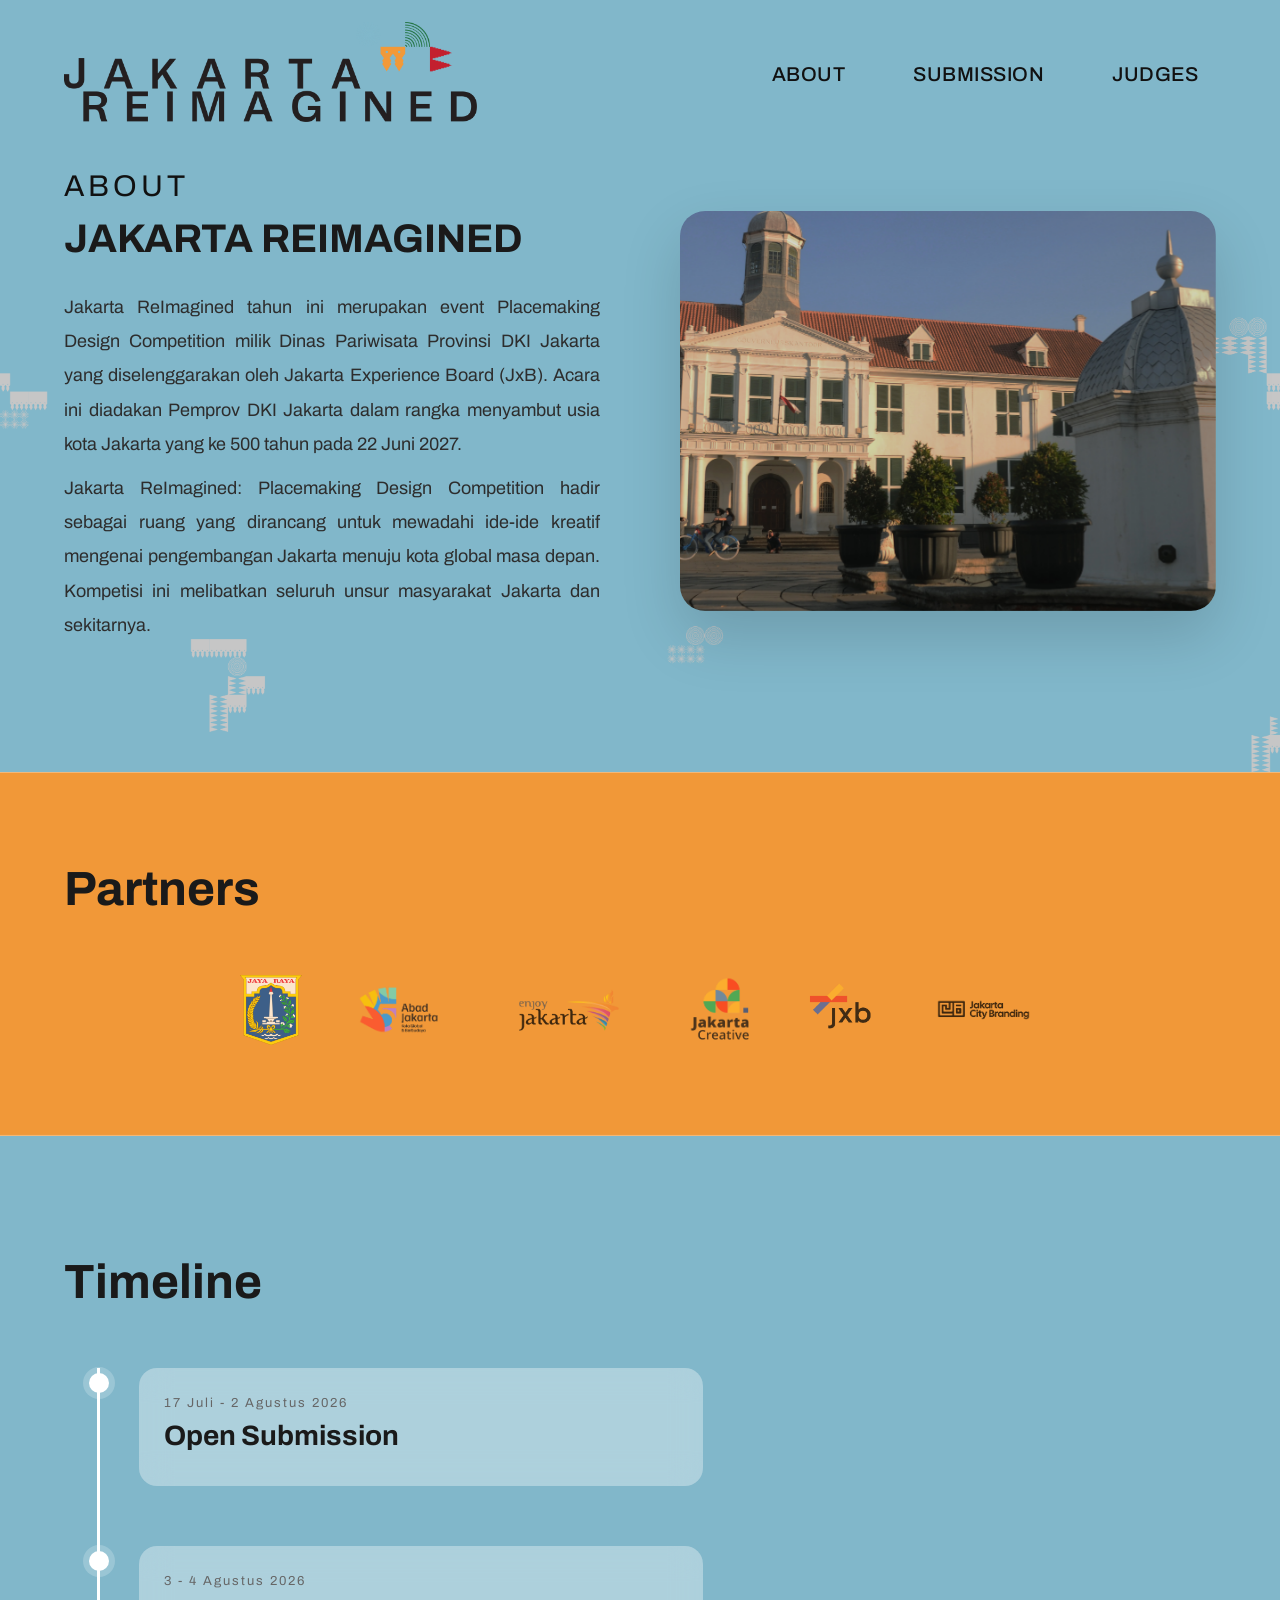
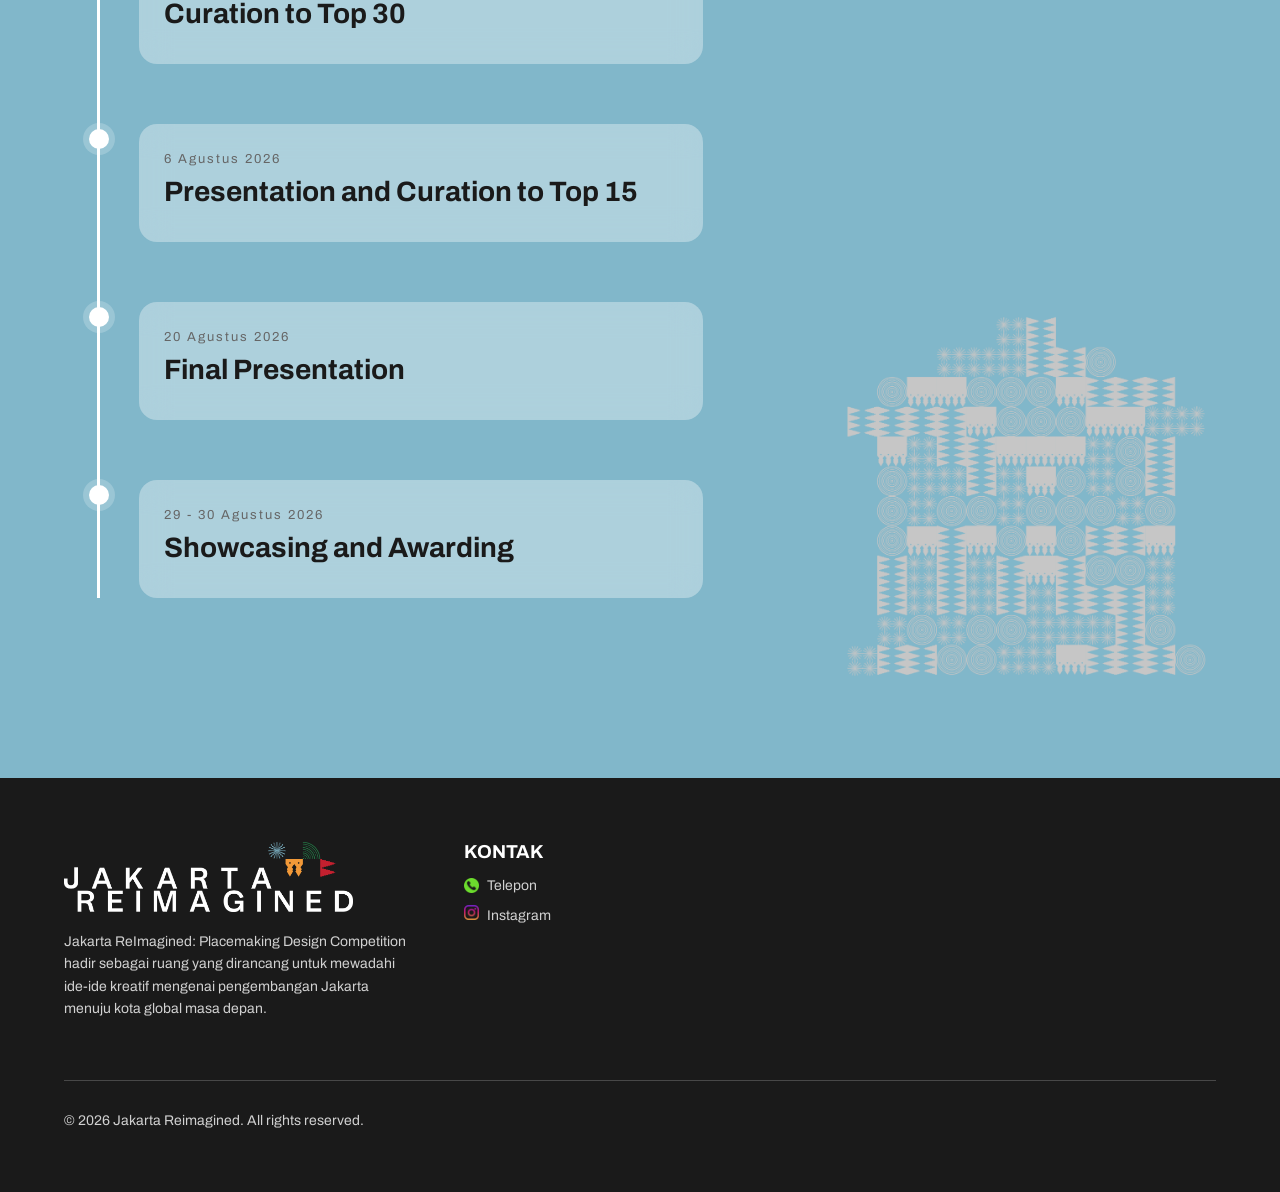
==== about.html @ 382c3b3a "update minor" ====
<!DOCTYPE html>
<html lang="en">
<head>
    <meta charset="UTF-8">
    <meta name="viewport" content="width=device-width, initial-scale=1.0">
    <title>About | Jakarta Reimagined</title>

    <link rel="icon" type="assets/icon/IconWebsite.ico" href="assets/icon/IconWebsite.ico">
    <link rel="stylesheet" href="assets/css/about.css">

    <link href="https://fonts.googleapis.com/css2?family=Archivo:wght@300;400;500;600;700&display=swap" rel="stylesheet">
</head>
<body>

    
    <!-- navbar -->
    <div id="navbar"></div>

    <!-- ABOUT -->
    <section class="about-section" id="about">
        <div class="container">
            <div class="about-grid">

                <div class="about-left">
                    <span class="section-tag">
                        About  
                    </span>
                    <h1>
                         Jakarta ReImagined 
                    </h1>
                    <p>
                        Jakarta ReImagined tahun ini merupakan event Placemaking Design 
                        Competition milik Dinas Pariwisata Provinsi DKI Jakarta yang 
                        diselenggarakan oleh Jakarta Experience Board (JxB). Acara ini diadakan 
                        Pemprov DKI Jakarta dalam rangka menyambut usia kota Jakarta yang ke 500 tahun 
                        pada 22 Juni 2027. 
                    </p>
                    <p>
                        Jakarta ReImagined: Placemaking Design Competition hadir sebagai 
                        ruang yang dirancang untuk mewadahi ide-ide kreatif mengenai pengembangan 
                        Jakarta menuju kota global masa depan. Kompetisi ini melibatkan seluruh unsur 
                        masyarakat Jakarta dan sekitarnya.
                    </p>
                </div>

                <div class="about-right">
                    <div class="about-image-slider">

                        <div class="about-slide active"
                            style="background-image:url('assets/gallery/bg-sec2-1.jpg');">
                        </div>

                        <div class="about-slide"
                            style="background-image:url('assets/gallery/bg-sec2-2.jpg');">
                        </div>

                        <div class="about-slide"
                            style="background-image:url('assets/gallery/bg-sec2-3.jpg');">
                        </div>

                        <div class="about-slide"
                            style="background-image:url('assets/gallery/bg-sec2-4.jpg');">
                        </div>

                    </div>
                </div>

            </div>
        </div>
    </section>

    <!-- PARTNERS -->
    <section class="partner-section" id="partners">
        <div class="container">
            <h2 class="section-title">
                Partners
            </h2>
            <div class="partner-grid">

                <div class="partner-item">
                    <img src="assets/icon/partner/3.png">
                </div>

                <div class="partner-item">
                    <img src="assets/icon/partner/6.png">
                </div>

                <div class="partner-item">
                    <img src="assets/icon/partner/5.png">
                </div>

                <div class="partner-item">
                    <img src="assets/icon/partner/4.png">
                </div>

                <div class="partner-item">
                    <img src="assets/icon/partner/2.png">
                </div>

                <div class="partner-item">
                    <img src="assets/icon/partner/1.png">
                </div>

            </div>
        </div>
    </section>

    <!-- TIMELINE -->
    <section class="timeline-section" id="timeline">

        <div class="container">
            <h2 class="section-title">
            Timeline
            </h2>
            <div class="timeline">

                <div class="timeline-item">
                    <div class="dot"></div>
                    <div class="content">
                        <span>17 Juli - 2 Agustus 2026</span>
                        <h3>Open Submission</h3>
                        <!-- <p>
                            Masa pengumpulan karya seluruh peserta.
                        </p> -->
                    </div>
                </div>

                <div class="timeline-item">
                    <div class="dot"></div>
                    <div class="content">
                        <span>3 - 4  Agustus 2026</span>
                        <h3>Curation to Top 30</h3>
                        <!-- <p>
                            Pengumuman tiga puluh besar.
                        </p> -->
                    </div>
                </div>

                <div class="timeline-item">
                    <div class="dot"></div>
                    <div class="content">
                        <span>6 Agustus 2026</span>
                        <h3>Presentation and Curation to Top 15</h3>
                        <!-- <p>
                            Presentasi proposal secara daring.
                        </p> -->
                    </div>
                </div>

                <div class="timeline-item">
                    <div class="dot"></div>
                    <div class="content">
                        <span>20 Agustus 2026</span>
                        <h3>Final Presentation</h3>
                        <!-- <p>
                            Pengumuman lima belas finalis.
                        </p> -->
                    </div>
                </div>


                <div class="timeline-item">
                    <div class="dot"></div>
                    <div class="content">
                        <span>29 - 30 Agustus 2026</span>
                        <h3>Showcasing and Awarding</h3>
                        <!-- <p>
                            Presentasi akhir di hadapan dewan juri.
                        </p> -->
                    </div>
                </div>

            </div>
        </div>
    </section>

    <!-- footers -->
    <div id="footer"></div>

    <script src="assets/js/main.js"></script>
    <script src="assets/js/include.js"></script>

    <script>
        const aboutSlides = document.querySelectorAll(".about-slide");

        let currentAbout = 0;

        setInterval(() => {

            aboutSlides[currentAbout].classList.remove("active");

            currentAbout++;

            if(currentAbout >= aboutSlides.length){
                currentAbout = 0;
            }

            aboutSlides[currentAbout].classList.add("active");

        },5000);
    </script>

</body>
</html>
---- assets/css/about.css ----
*{
    margin:0;
    padding:0;
    box-sizing:border-box;
}

html {
  scroll-behavior: smooth;
}

:root{
    --font-display: 'Archivo', sans-serif;
    --font-body: 'Archivo', sans-serif;
    --primary-orange: #F5A623;
    --light-blue: #A8D5E8;
    --dark-gray: #1A1A1A;
    --light-gray: #F0F0F0;
    --border-gray: #E5E5E5;
    --primary:#9CC8D8;
    --dark:#1A1A1A;
    --white:#ffffff;
    --orange:#F5A623;
}

body{
    font-family:'Archivo',sans-serif;
    background:var(--primary);
    color:var(--dark);
}

.container{
    width:min(1200px,90%);
    margin:auto;
}

/* ==========================
HEADER
========================== */

/* Header/Navigation */
header {
    position:fixed;
    top:0;
    left:0;
    width:100%;
    z-index:999;

    background:transparent;

    transition:
        background .4s ease,
        backdrop-filter .4s ease,
        box-shadow .4s ease,
        padding .4s ease;
}

header.scrolled {
    background:rgba(255,255,255,.95);
    backdrop-filter:blur(18px);
    box-shadow:0 10px 30px rgba(0,0,0,.08);
    border-bottom:1px solid rgba(0,0,0,.05);
}

.header-content{
    display:flex;
    justify-content:space-between;
    align-items:center;
    padding:22px 0;
    transition:.4s;
}

header.scrolled .header-content{
    padding:15px 0;
}

.logo {
    display: flex;
    align-items: center;
    gap: 0.5rem;
}

.logo img{
    height:100px;
    transition:.4s;
}

header.scrolled .logo img{
    height:50px;
}

/* .logo-text {
    font-size: 1.125rem;
    font-weight: bold;
    font-family: var(--font-display);
    letter-spacing: -0.02em;
    line-height: 1.2;
} */

@media (max-width:768px){

    .logo img{
        height:60px;
    }

    header.scrolled .logo img{
        height:50px;
    }

}

nav {
    display: none;
    gap: 2rem;
}

@media (min-width: 768px) {
    nav {
        display: flex;
    }
}

nav button{
    position:relative;
    background:transparent;
    border:none;
    outline:none;
    box-shadow:none;
    cursor:pointer;
    padding:8px 0;
    margin:0 18px;
    color:#111;
    font-size:20px;
    font-weight:500;
    letter-spacing:.5px;
    font-family:var(--font-body);
    transition:color .35s ease;
}

nav button:hover {
    color: var(--primary-orange);
}

nav button.active {
    color: var(--primary-orange);
}

header.scrolled nav button{
    color:#333;

}

header.scrolled nav button:hover {
    color: var(--dark-gray);
}

nav button::after{
    content:"";
    position:absolute;
    left:50%;
    bottom:-6px;
    width:0;
    height:2px;
    background:#F5A623;
    border-radius:10px;
    transform:translateX(-50%);
    transition:.35s;
}

nav button:hover::after{
    width:100%;
}

nav button:hover::after{
    width:100%;
}

header.scrolled nav button:hover{
    color:#F5A623;
}

nav button:hover,
nav button:focus,
nav button:active{
    background:transparent;
    outline:none;
    box-shadow:none;
}

.menu-toggle{
    display:none;
    border:none;
    background:none;
    font-size:34px;
    cursor:pointer;
    color:#111;
    z-index:1001;
}

@media(max-width:768px){

    .menu-toggle{
        display:block;
    }

    nav{
        position:fixed;
        top:0;
        right:-100%;
        width:80%;
        max-width:320px;
        height:100vh;
        background:rgba(255,255,255,.95);
        backdrop-filter:blur(20px);
        display:flex;
        flex-direction:column;
        justify-content:center;
        align-items:center;
        gap:30px;
        transition:.45s;
        box-shadow:-10px 0 30px rgba(0,0,0,.12);
    }

    nav.active{
        right:0;
    }

    nav a{
        width:100%;
        text-align:center;
    }

    nav button{
        font-size:24px;
        margin:0;
    }
}

.menu-overlay{
    position:fixed;
    inset:0;
    background:rgba(0,0,0,.35);
    opacity:0;
    visibility:hidden;
    transition:.35s;
    z-index:998;
}

.menu-overlay.active{
    opacity:1;
    visibility:visible;
}


/* ==========================
SECTION
========================== */

section{
    padding:120px 0;
}

.section-tag{
    color:#111;
    font-size:30px;
    letter-spacing:4px;
    text-transform:uppercase;
}

.section-title{
    font-size:48px;
    margin-bottom:60px;
}

/* ==========================
ABOUT
========================== */
.about-section{

    position:relative;

    background: url("../icon/about-bg-hero.png") center/cover no-repeat;

    padding:120px 0;

}
.about-grid{
    display:grid;
    margin-top: 50px;
    grid-template-columns:1fr 1fr;
    gap:80px;
    align-items:center;
}

.about-left h1{
    font-size:40px;
    margin:15px 0 30px;
    text-transform: uppercase;
}

.about-left p{
    /* text-indent: 40px; */
    text-align: justify;
    font-size:18px;
    line-height:1.9;
    margin-bottom: 10px;
    color:#2d2d2d;
}

.about-image{
    position:relative;
    border-radius:25px;
    overflow:hidden;
    box-shadow:0 25px 60px rgba(0,0,0,.15);
    transition:.5s;
}

.about-image:hover{
    transform:translateY(-10px);
}

.about-image img{
    width:100%;
    display:block;
    opacity:1;

    transform: scale(1.08);

    transition:
        opacity .8s ease,
        transform 6s ease-in-out;

}

/* Fade Out */
.about-image img.fade-out{
    opacity:0;
}

/* Zoom In */
.about-image img.zoom-in{
    transform:scale(1.12);
}

/* Zoom Out */
.about-image img.zoom-out{
    transform:scale(1);
}

.about-image-slider{
    position:relative;
    width:100%;
    height:400px;
    overflow:hidden;
    border-radius:25px;

    box-shadow:0 25px 60px rgba(0,0,0,.15);
}

.about-slide{

    position:absolute;
    inset:0;

    background-size:cover;
    background-position:center;

    opacity:0;

    transform:scale(1.12);

    transition:
        opacity 1.8s ease-in-out,
        transform 7s ease-in-out;

    will-change:opacity, transform;
}

.about-slide.active{

    opacity:1;

    transform:scale(1);

}

/* ==========================
PARTNER
========================== */
.partner-section{
    position:relative;
    background: url("../icon/about-bg-parnertship.png") center/cover;
    padding:90px 0;
    border-top:1px solid rgba(255,255,255,.3);
    border-bottom:1px solid rgba(255,255,255,.3);
}
.partner-grid{
    display:flex;
    justify-content:center;
    align-items:center;
    flex-wrap:wrap;
    gap:45px;
    margin-top:45px;
}
.partner-item{
    display:flex;
    justify-content:center;
    align-items:center;
    transition:.35s;
}

/* .partner-item:hover{
    background:#fff;
    transform:translateY(-8px);
    box-shadow:
    0 20px 40px rgba(0,0,0,.08);
} */

.partner-item img{
    height:70px;
    width:auto;
    opacity:.75;
    transition:.35s;
    /* filter:grayscale(100%); */
}

/* .partner-item:hover img{
    opacity:1;
    filter:none;
    transform:scale(1.08);
} */

/* ==========================
TIMELINE
========================== */
.timeline-section{

    position:relative;

    background: url("../icon/about-bg-timeline.png") center/cover;

    padding:120px 0;

}
.timeline{
    position:relative;
    margin-left:25px;
}

.timeline::before{
    content:"";
    position:absolute;
    left:8px;
    top:0;
    bottom:0;
    width:3px;
    background:#fff;
}

.timeline-item{
    display:flex;
    gap:30px;
    position:relative;
    margin-bottom:60px;
}

.dot{
    width:20px;
    height:20px;
    border-radius:50%;
    background:#fff;
    flex-shrink:0;
    margin-top:5px;
    box-shadow:0 0 0 6px rgba(255,255,255,.2);
}

.content{
    background:rgba(255,255,255,.35);
    backdrop-filter:blur(15px);
    border-radius:18px;
    padding:25px;
    width:50%;
    transition:.35s;
}

.content:hover{
    transform:translateX(10px);
    background:white;
}

.content span{
    font-size:13px;
    letter-spacing:2px;
    color:#666;
}

.content h3{
    margin:10px 0;
    font-size:28px;
}

.content p{
    line-height:1.7;
}

/* ==========================
FOOTER
========================== */
/* Footer */
footer {
    background-color: var(--dark-gray);
    padding: 3rem 0;
}

@media (min-width: 768px) {
    footer {
        padding: 4rem 0;
    }
}

.footer-content {
    display: grid;
    grid-template-columns: 1fr;
    gap: 3rem;
    margin-bottom: 3rem;
}

@media (min-width: 768px) {
    .footer-content {
        grid-template-columns: 1fr 1fr 1fr;
    }
}

.footer-section h3 {
    font-weight: bold;
    font-family: var(--font-display);
    color: white;
    margin-bottom: 1rem;
}

.footer-section p {
    color: rgba(255, 255, 255, 0.8);
    font-size: 0.875rem;
    line-height: 1.6;
    margin-bottom: 0.75rem;
}

.footer-section a {
    color: rgba(255, 255, 255, 0.8);
    text-decoration: none;
    font-size: 0.875rem;
    display: flex;
    gap: 0.5rem;
    margin-bottom: 0.75rem;
    transition: color 0.3s ease;
}

.footer-section a:hover {
    color: white;
}
.footer-section img{
    width: 15px;
    height: 15px;
    align-items: center;
}

.footer-bottom {
    border-top: 1px solid rgba(255, 255, 255, 0.2);
    padding-top: 2rem;
    display: flex;
    flex-direction: column;
    gap: 1rem;
    text-align: center;
    color: rgba(255, 255, 255, 0.8);
    font-size: 0.875rem;
}

@media (min-width: 768px) {
    .footer-bottom {
        flex-direction: row;
        justify-content: space-between;
        align-items: center;
        text-align: left;
    }
}

.footer-links {
    display: flex;
    gap: 1.5rem;
    justify-content: center;
}

@media (min-width: 768px) {
    .footer-links {
        justify-content: flex-end;
    }
}

.footer-links a {
    color: rgba(255, 255, 255, 0.8);
    text-decoration: none;
    transition: color 0.3s ease;
}

.footer-links a:hover {
    color: white;
}

@keyframes kenburns{

0%{

    transform:scale(1);

}

100%{

    transform:scale(1.12);

}

}

/* ==========================
BACKGROUND PIXEL
========================== */

body::before{
    content:"";
    position:fixed;
    inset:0;
    background:
    url("../icon/pixel-pattern.png");
    opacity:.08;
    pointer-events:none;
    z-index:-1;
}

/* ==========================
RESPONSIVE
========================== */

@media(max-width:992px){
    .about-grid{
        grid-template-columns:1fr;
    }
    .about-left{
        order:2;
    }
    .about-right{
        order:1;
    }
    .section-title{
        font-size:38px;
    }
    .about-left h1{
        font-size:48px;
    }
    .partner-grid{
        grid-template-columns:repeat(2,1fr);
    }
}

@media(max-width:768px){
    section{
        padding:80px 0;
    }
    .header .container{
        flex-direction:column;
        gap:20px;
    }
    nav{
        gap:20px;
        flex-wrap:wrap;
        justify-content:center;
    }
    .about-left h1{
        font-size:38px;
    }
    .about-left p{
        font-size:16px;
    }
    .partner-grid{
        grid-template-columns:1fr;
    }
    .content h3{
        font-size:22px;
    }
}
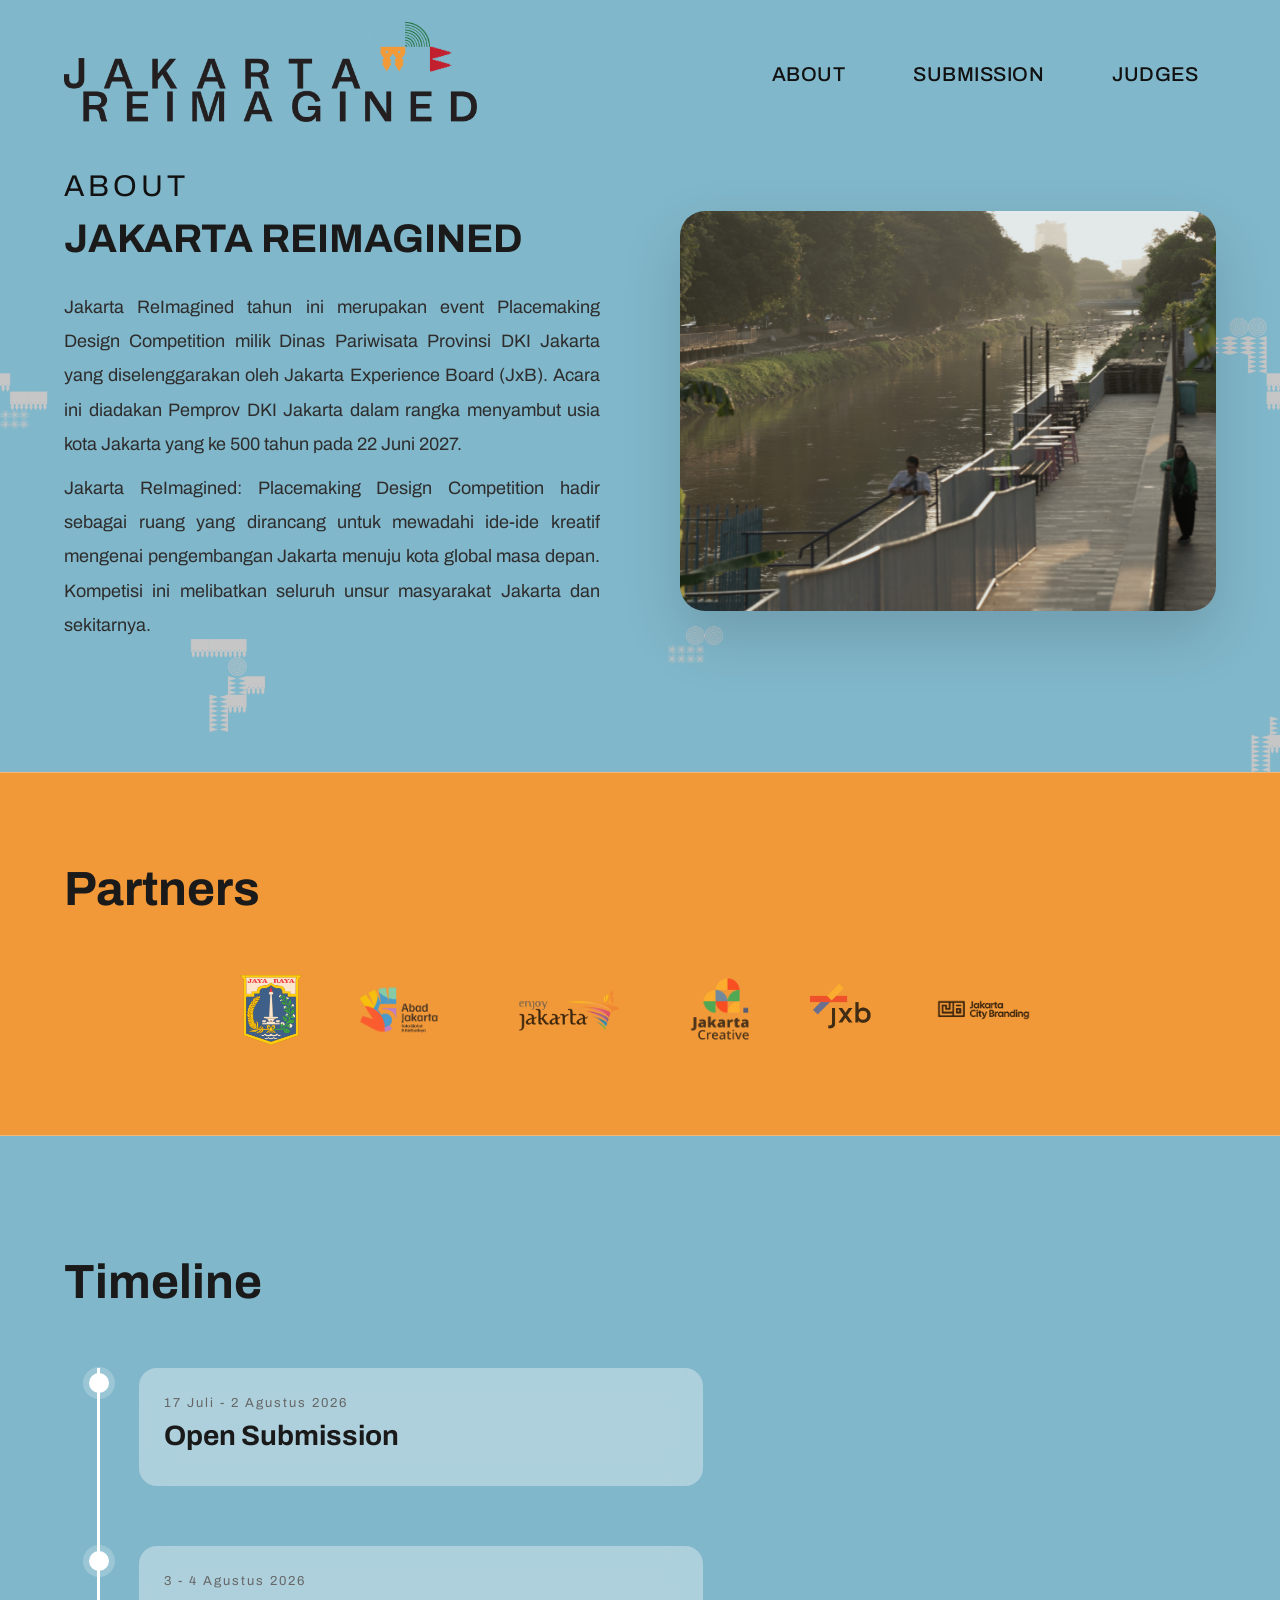
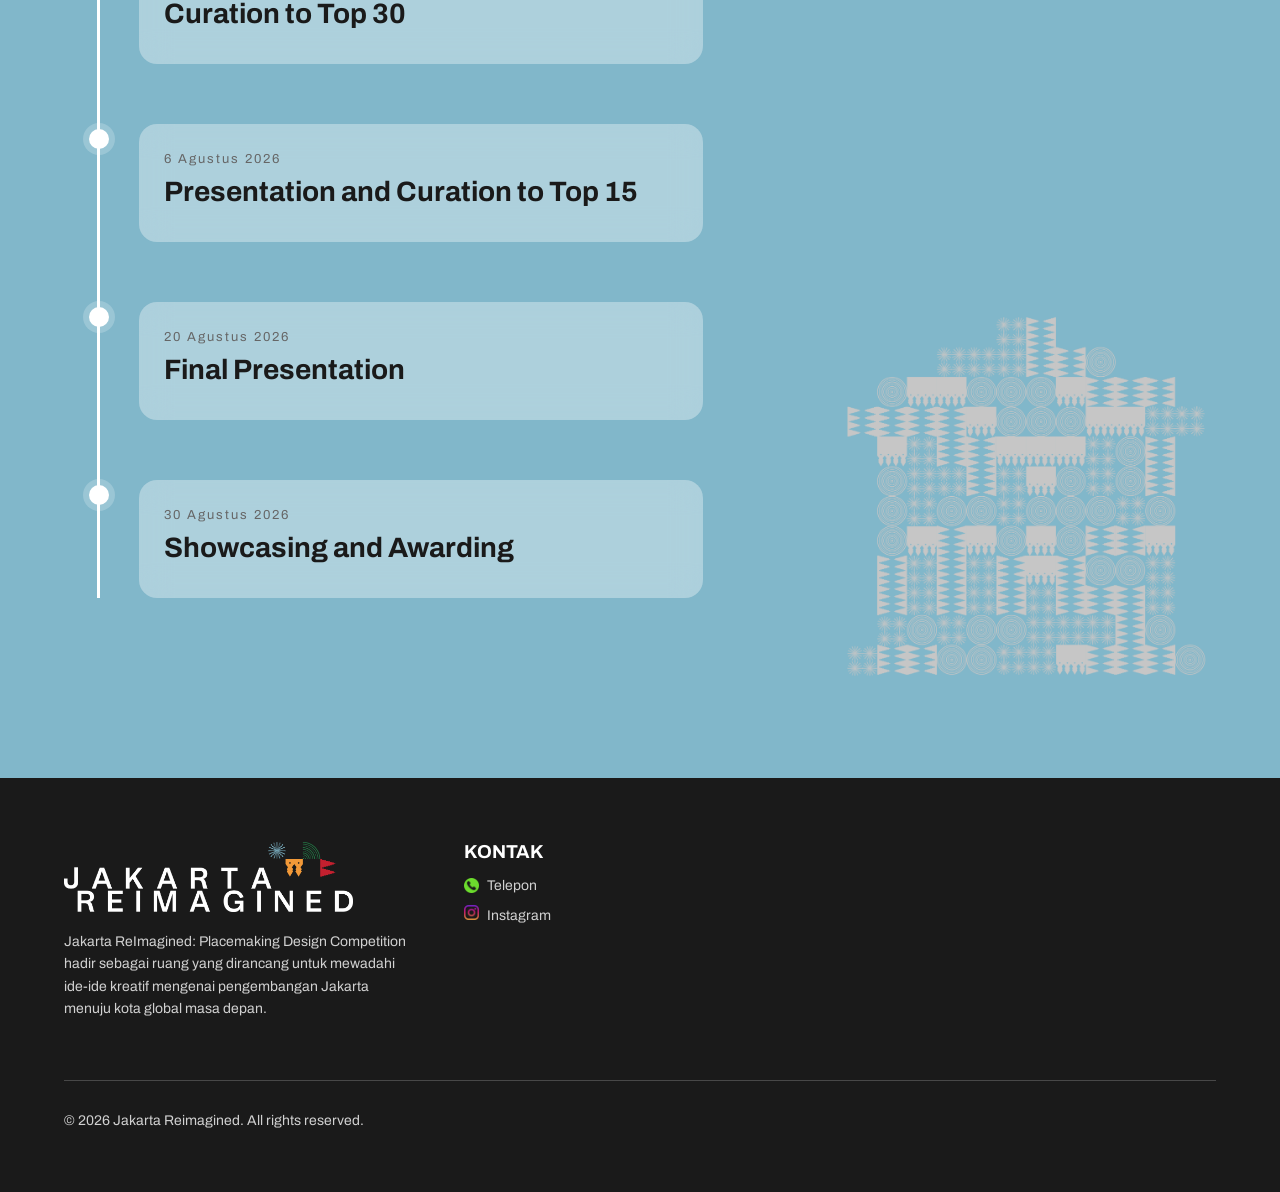
==== commit 1470a2c3: "update last" ====
--- a/about.html
+++ b/about.html
@@ -3,7 +3,13 @@
 <head>
     <meta charset="UTF-8">
     <meta name="viewport" content="width=device-width, initial-scale=1.0">
-    <title>About | Jakarta Reimagined</title>
+    <title>Jakarta ReImagined | About Jakarta Reimagined</title>
+
+    <meta name="description" content="Jakarta ReImagined adalah Placemaking Design Competition yang diselenggarakan oleh Dinas Pariwisata dan Ekonomi Kreatif Provinsi DKI Jakarta bersama Jakarta Experience Board (JxB) dalam rangka menyambut 500 tahun Kota Jakarta pada tahun 2026.">
+    <meta name="keywords" content="Jakarta ReImagined, Jakarta Reimagined Competition, Placemaking Design Competition, Lomba Desain Jakarta, Jakarta 500 Tahun, Jakarta 2027, Urban Design Competition, Architecture Competition Indonesia, Kompetisi Desain Perkotaan, Jakarta Experience Board, JxB, Disparekraf DKI Jakarta, Ruang Publik Jakarta, Placemaking Indonesia">
+    <meta name="author" content="Jakarta Experience Board">
+
+    <link rel="canonical" href="https://jakartareimagined.com/">
 
     <link rel="icon" type="assets/icon/IconWebsite.ico" href="assets/icon/IconWebsite.ico">
     <link rel="stylesheet" href="assets/css/about.css">
@@ -11,8 +17,7 @@
     <link href="https://fonts.googleapis.com/css2?family=Archivo:wght@300;400;500;600;700&display=swap" rel="stylesheet">
 </head>
 <body>
-
-    
+   
     <!-- navbar -->
     <div id="navbar"></div>
 
@@ -47,19 +52,19 @@
                     <div class="about-image-slider">
 
                         <div class="about-slide active"
-                            style="background-image:url('assets/gallery/bg-sec2-1.jpg');">
+                            style="background-image:url('assets/icon/Foto-about-1.jpg');">
                         </div>
 
                         <div class="about-slide"
-                            style="background-image:url('assets/gallery/bg-sec2-2.jpg');">
+                            style="background-image:url('assets/icon/Foto-about-2.jpg');">
                         </div>
 
                         <div class="about-slide"
-                            style="background-image:url('assets/gallery/bg-sec2-3.jpg');">
+                            style="background-image:url('assets/icon/Foto-about-3.jpg');">
                         </div>
 
                         <div class="about-slide"
-                            style="background-image:url('assets/gallery/bg-sec2-4.jpg');">
+                            style="background-image:url('assets/icon/Foto-about-4.jpg');">
                         </div>
 
                     </div>
@@ -162,7 +167,7 @@
                 <div class="timeline-item">
                     <div class="dot"></div>
                     <div class="content">
-                        <span>29 - 30 Agustus 2026</span>
+                        <span>30 Agustus 2026</span>
                         <h3>Showcasing and Awarding</h3>
                         <!-- <p>
                             Presentasi akhir di hadapan dewan juri.
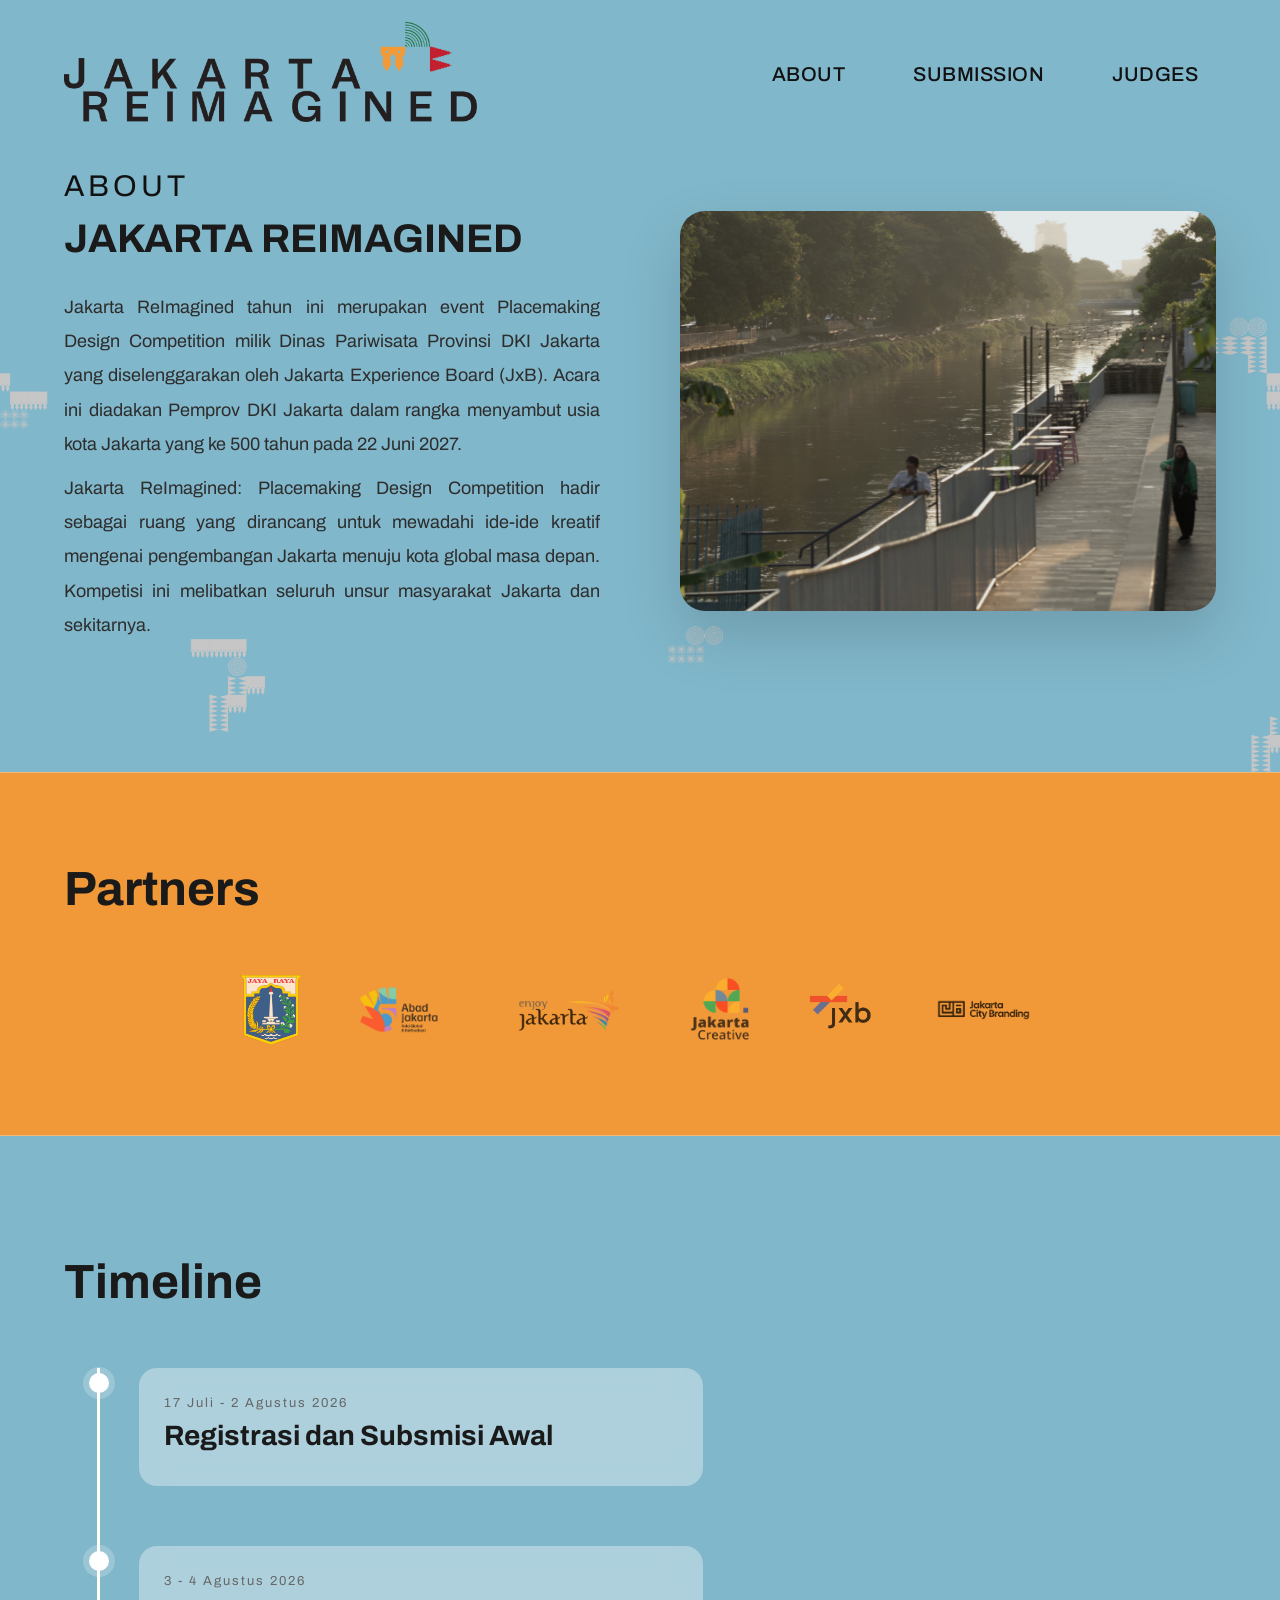
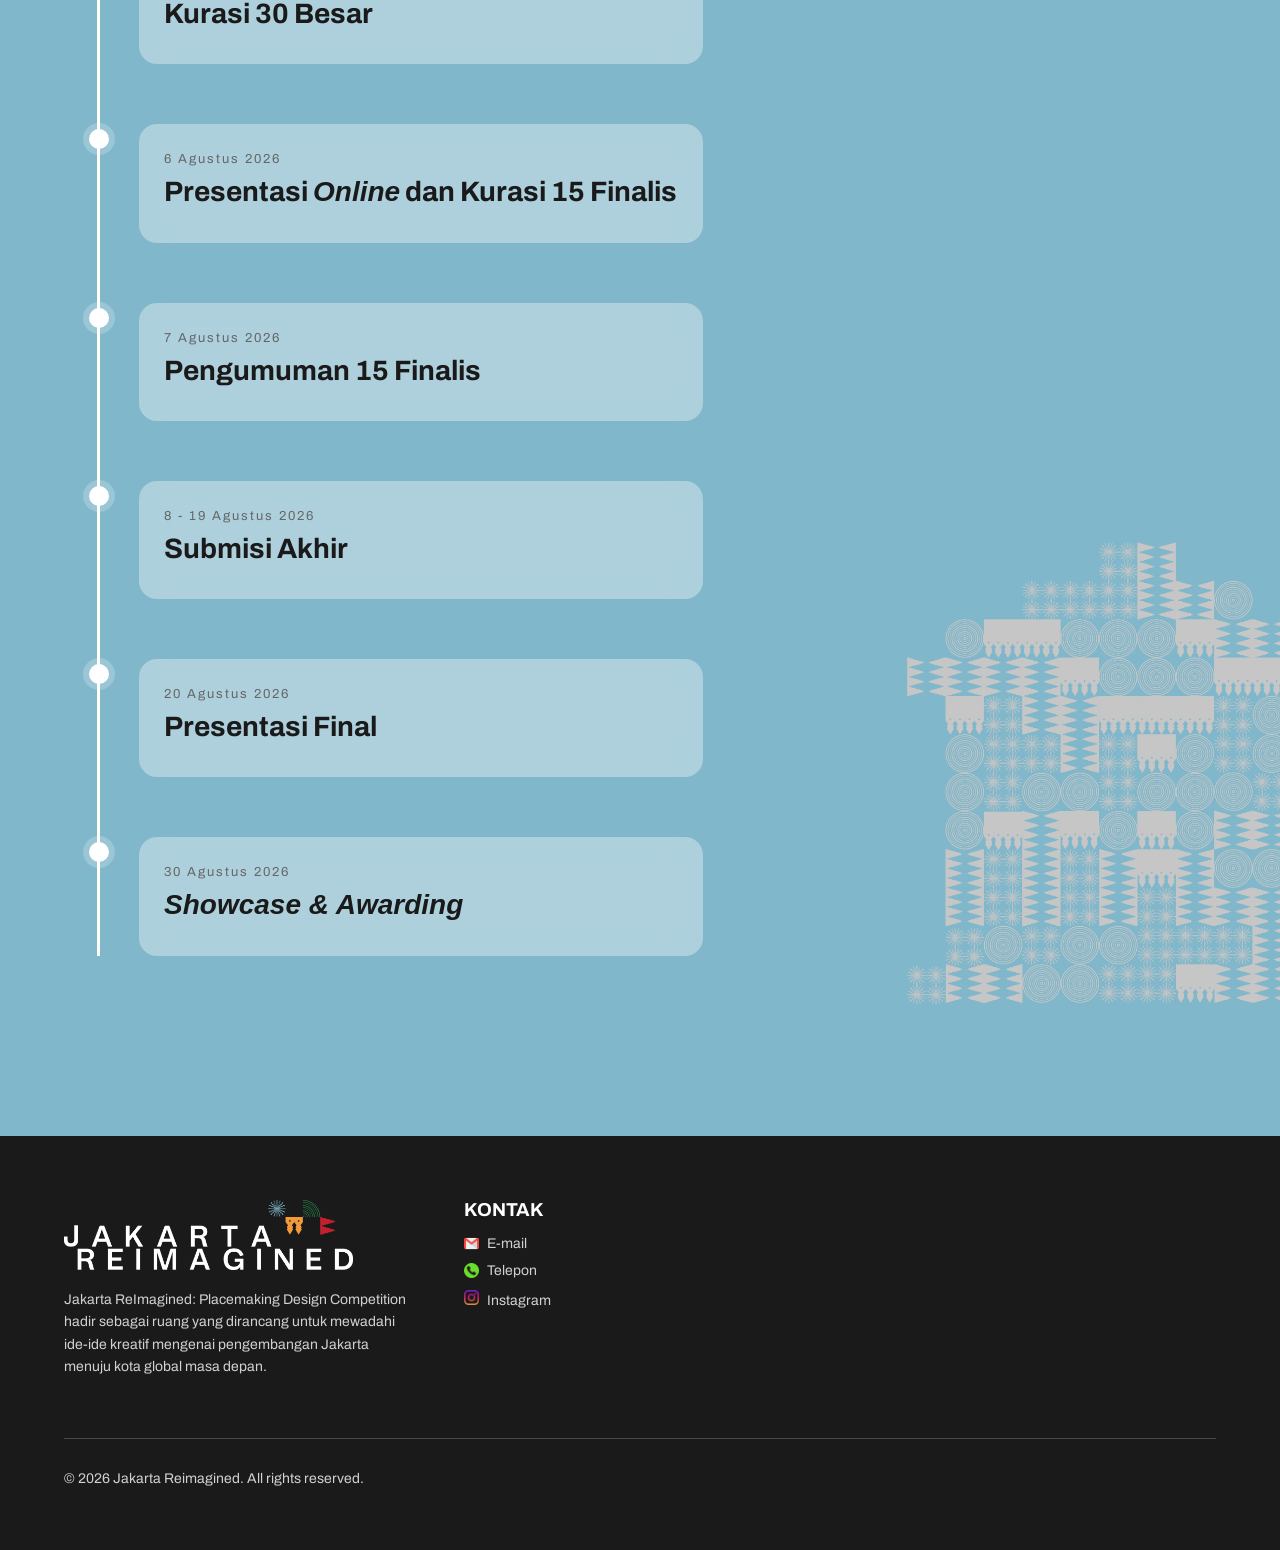
==== commit 7a4eda2c: "last again" ====
--- a/about.html
+++ b/about.html
@@ -123,7 +123,7 @@
                     <div class="dot"></div>
                     <div class="content">
                         <span>17 Juli - 2 Agustus 2026</span>
-                        <h3>Open Submission</h3>
+                        <h3>Registrasi dan Subsmisi Awal</h3>
                         <!-- <p>
                             Masa pengumpulan karya seluruh peserta.
                         </p> -->
@@ -134,7 +134,7 @@
                     <div class="dot"></div>
                     <div class="content">
                         <span>3 - 4  Agustus 2026</span>
-                        <h3>Curation to Top 30</h3>
+                        <h3>Kurasi 30 Besar</h3>
                         <!-- <p>
                             Pengumuman tiga puluh besar.
                         </p> -->
@@ -145,7 +145,7 @@
                     <div class="dot"></div>
                     <div class="content">
                         <span>6 Agustus 2026</span>
-                        <h3>Presentation and Curation to Top 15</h3>
+                        <h3>Presentasi <i>Online</i> dan Kurasi 15 Finalis</h3>
                         <!-- <p>
                             Presentasi proposal secara daring.
                         </p> -->
@@ -155,20 +155,42 @@
                 <div class="timeline-item">
                     <div class="dot"></div>
                     <div class="content">
+                        <span>7 Agustus 2026</span>
+                        <h3>Pengumuman 15 Finalis</h3>
+                        <!-- <p>
+                            Pengumuman lima belas finalis.
+                        </p> -->
+                    </div>
+                </div>
+
+
+                <div class="timeline-item">
+                    <div class="dot"></div>
+                    <div class="content">
+                        <span>8 - 19 Agustus 2026</span>
+                        <h3>Submisi Akhir</h3>
+                        <!-- <p>
+                            Presentasi akhir di hadapan dewan juri.
+                        </p> -->
+                    </div>
+                </div>
+
+                <div class="timeline-item">
+                    <div class="dot"></div>
+                    <div class="content">
                         <span>20 Agustus 2026</span>
-                        <h3>Final Presentation</h3>
-                        <!-- <p>
-                            Pengumuman lima belas finalis.
-                        </p> -->
-                    </div>
-                </div>
-
+                        <h3>Presentasi Final</h3>
+                        <!-- <p>
+                            Presentasi akhir di hadapan dewan juri.
+                        </p> -->
+                    </div>
+                </div>
 
                 <div class="timeline-item">
                     <div class="dot"></div>
                     <div class="content">
                         <span>30 Agustus 2026</span>
-                        <h3>Showcasing and Awarding</h3>
+                        <h3><i>Showcase & Awarding</i></h3>
                         <!-- <p>
                             Presentasi akhir di hadapan dewan juri.
                         </p> -->
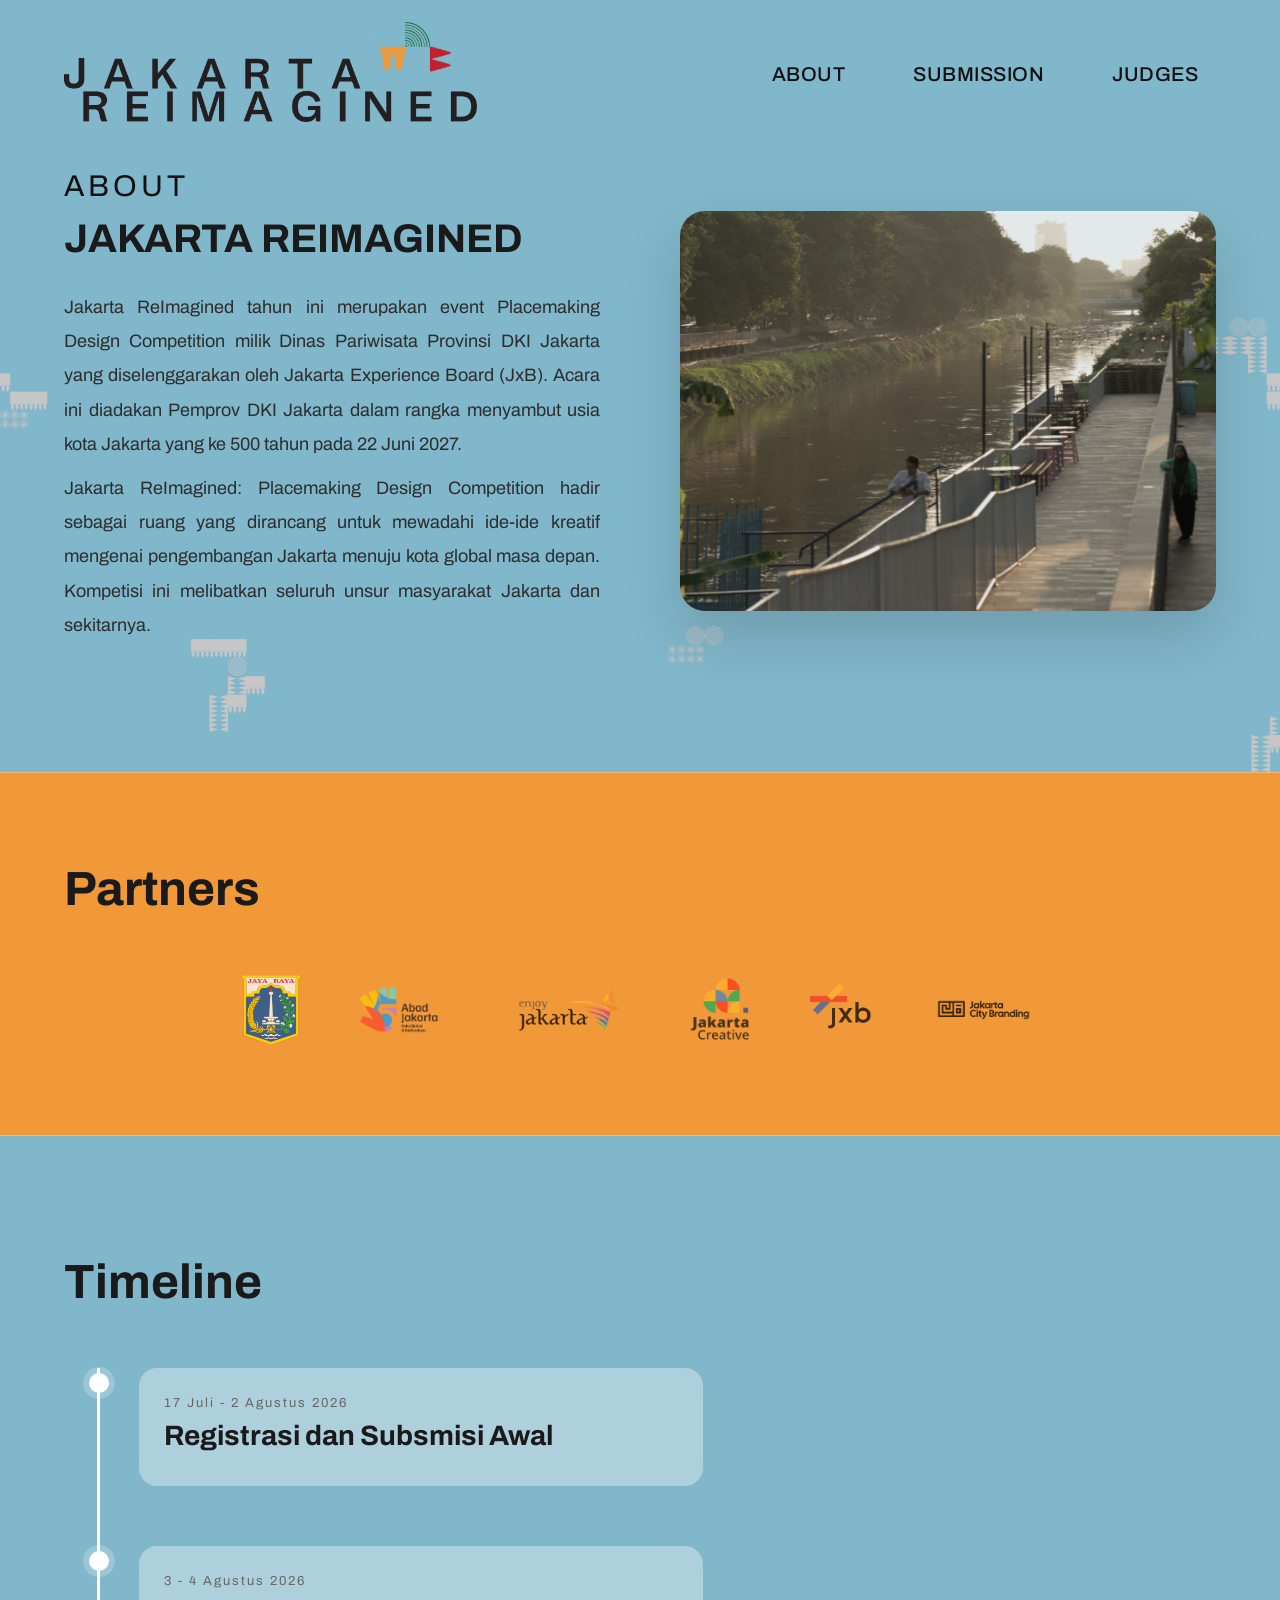
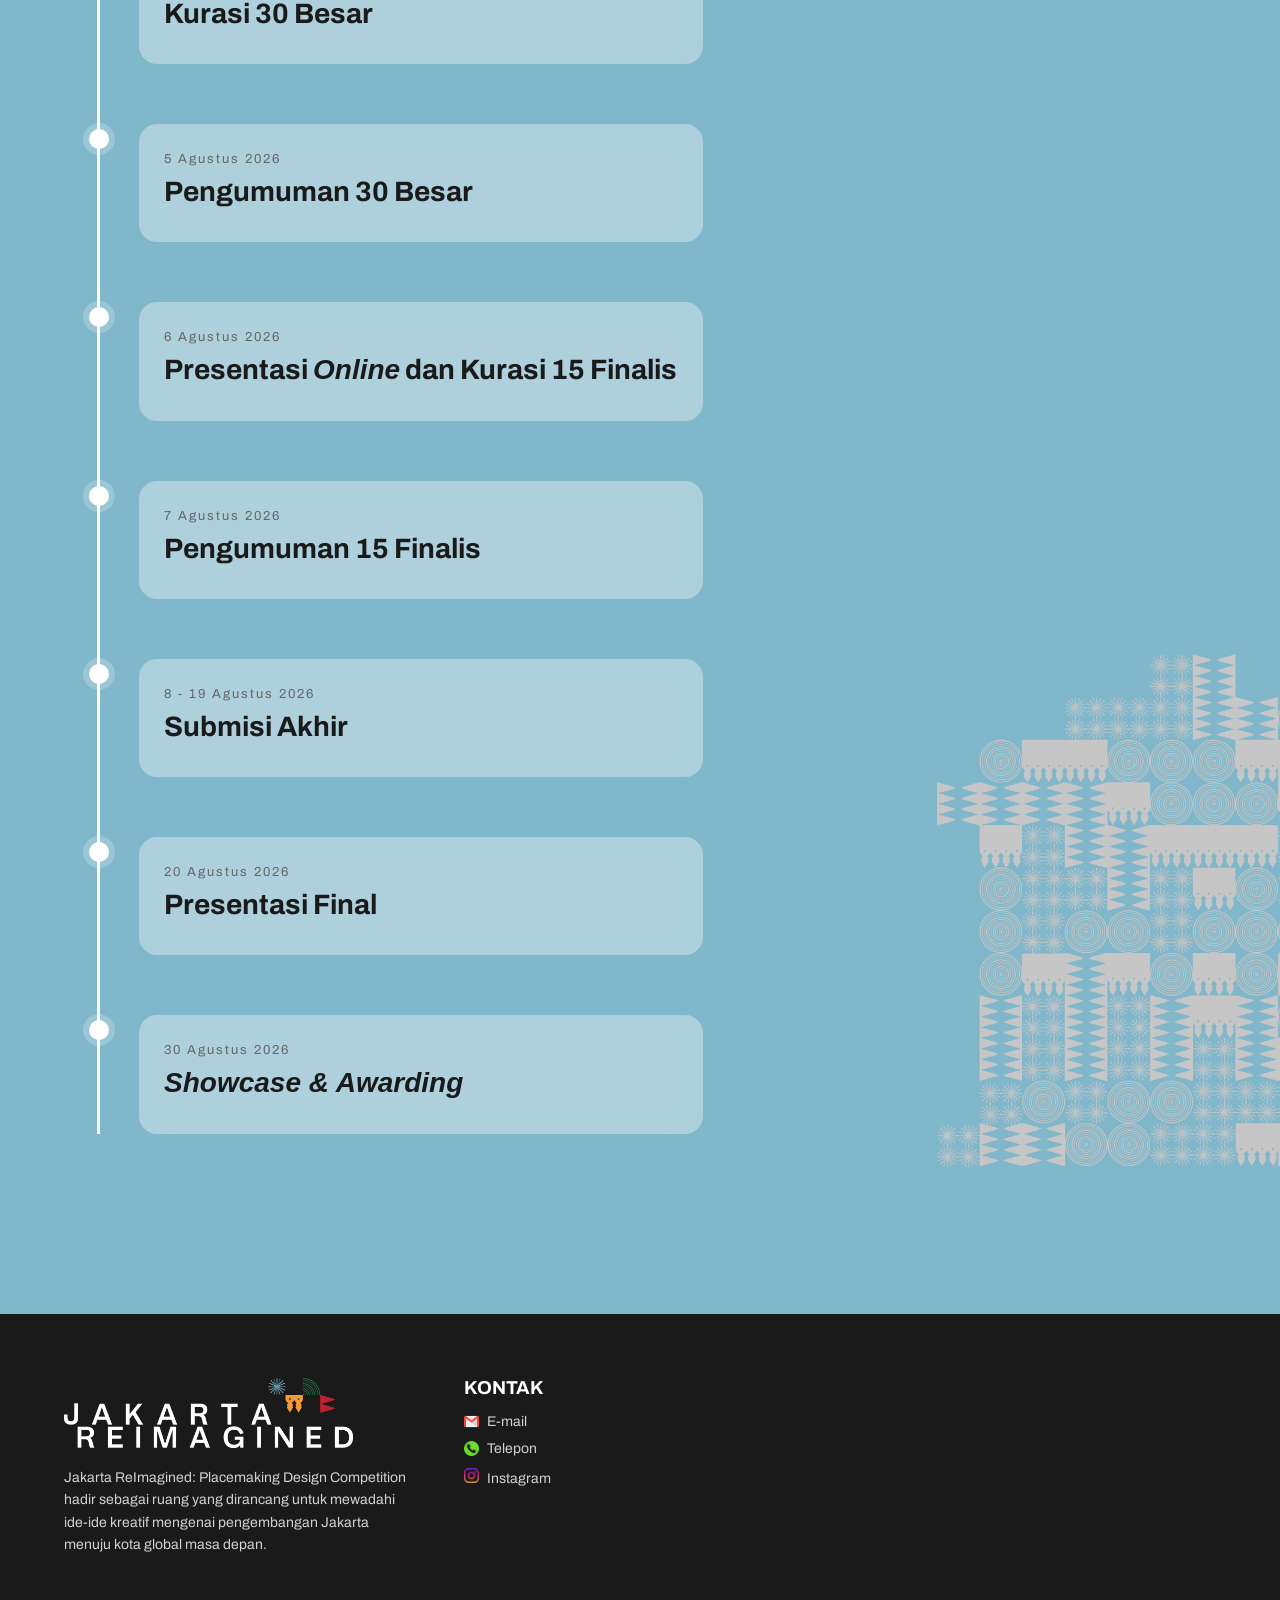
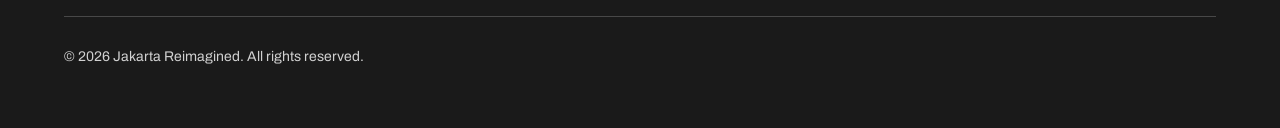
==== commit cf5dfc37: "first update after rilis" ====
--- a/about.html
+++ b/about.html
@@ -144,6 +144,17 @@
                 <div class="timeline-item">
                     <div class="dot"></div>
                     <div class="content">
+                        <span>5 Agustus 2026</span>
+                        <h3>Pengumuman 30 Besar</h3>
+                        <!-- <p>
+                            Presentasi proposal secara daring.
+                        </p> -->
+                    </div>
+                </div>
+
+                <div class="timeline-item">
+                    <div class="dot"></div>
+                    <div class="content">
                         <span>6 Agustus 2026</span>
                         <h3>Presentasi <i>Online</i> dan Kurasi 15 Finalis</h3>
                         <!-- <p>
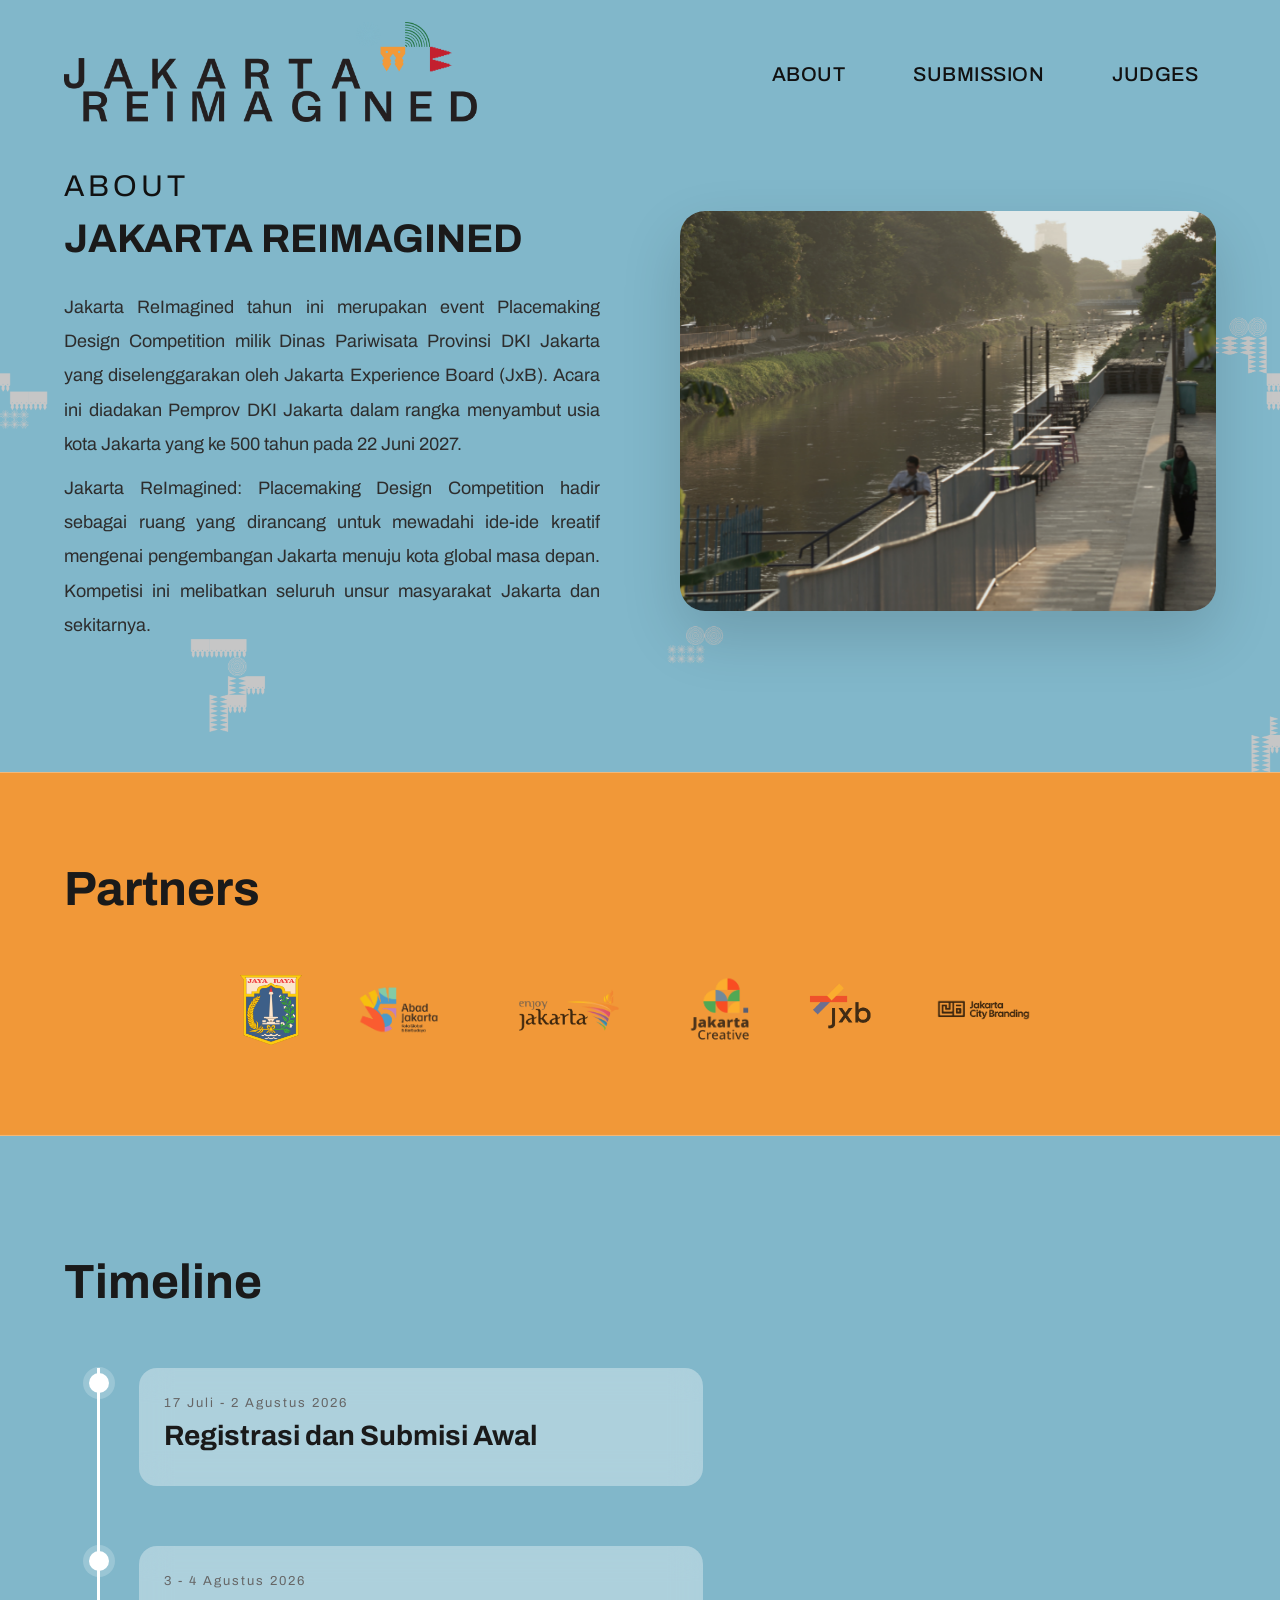
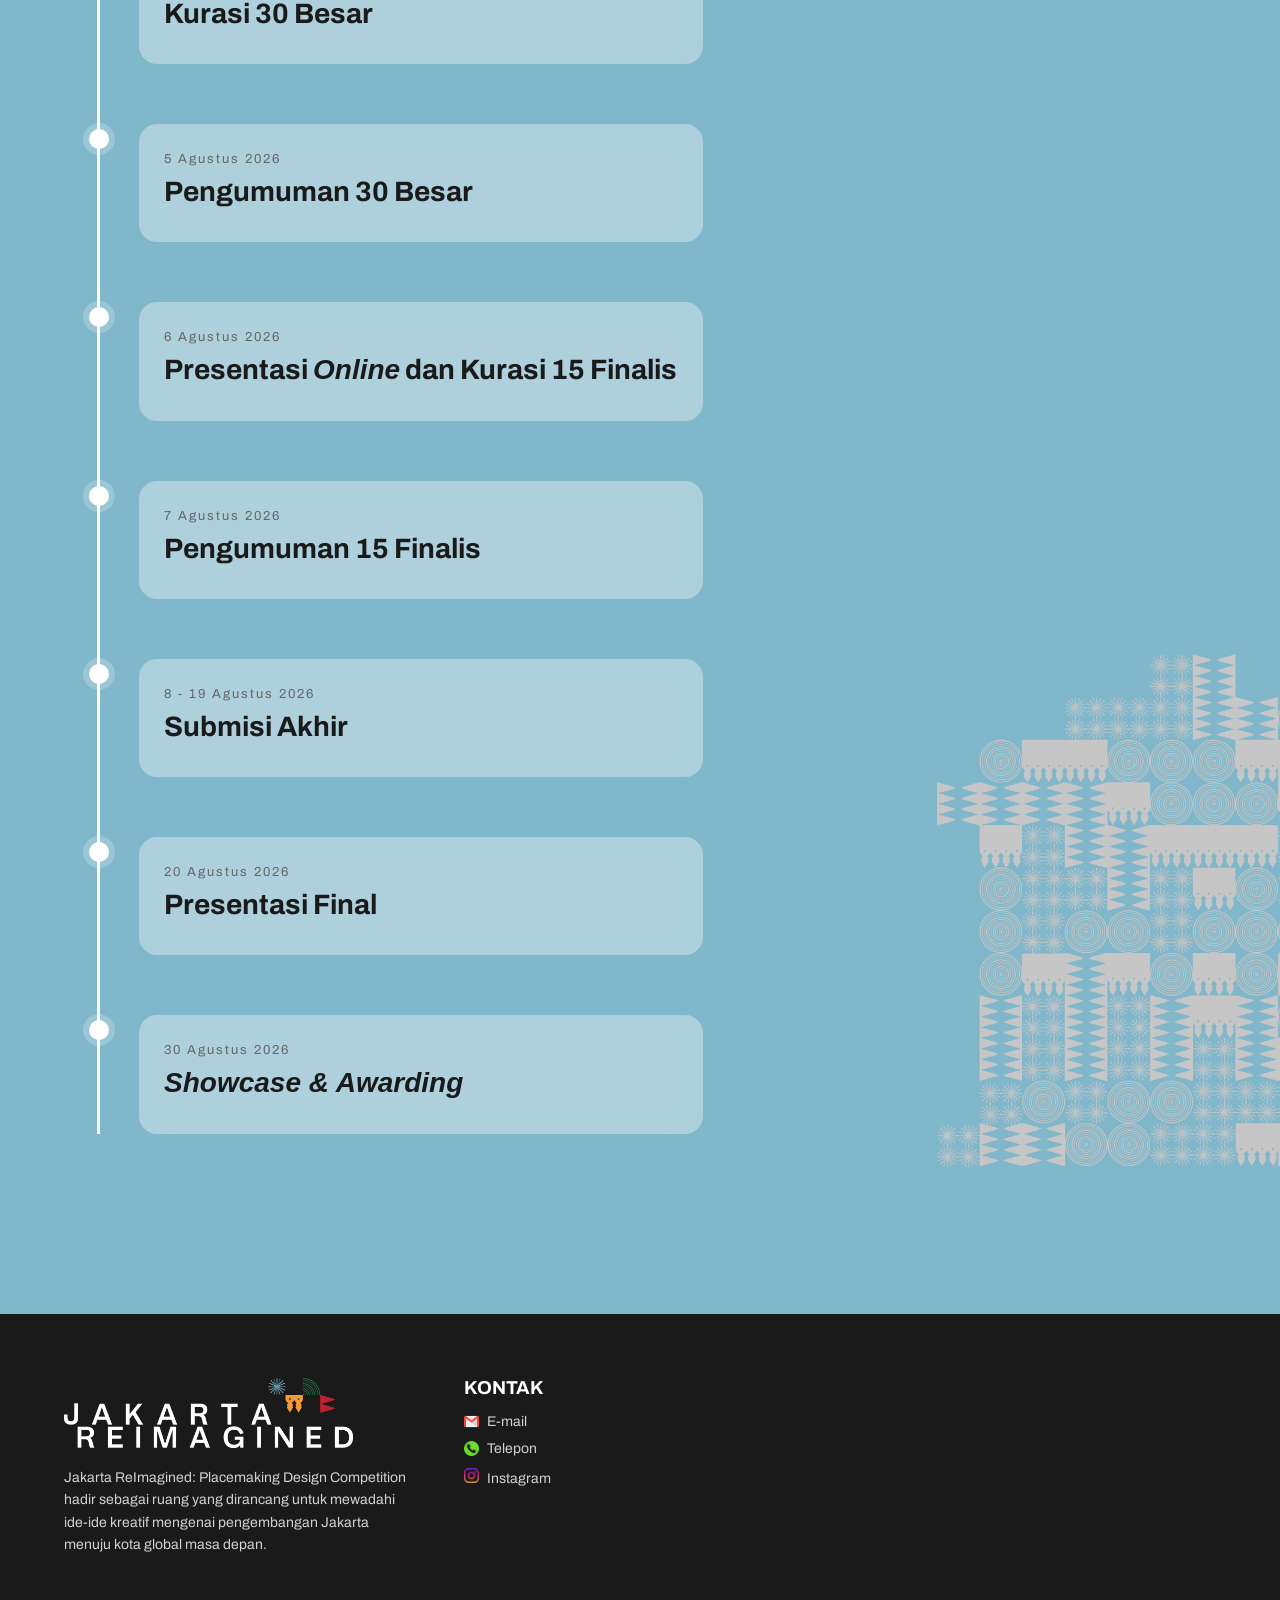
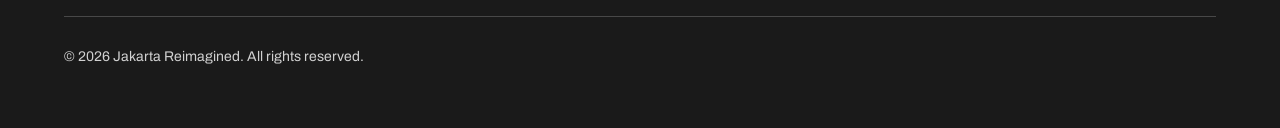
==== commit 46c05d50: "update link register" ====
--- a/about.html
+++ b/about.html
@@ -123,7 +123,7 @@
                     <div class="dot"></div>
                     <div class="content">
                         <span>17 Juli - 2 Agustus 2026</span>
-                        <h3>Registrasi dan Subsmisi Awal</h3>
+                        <h3>Registrasi dan Submisi Awal</h3>
                         <!-- <p>
                             Masa pengumpulan karya seluruh peserta.
                         </p> -->
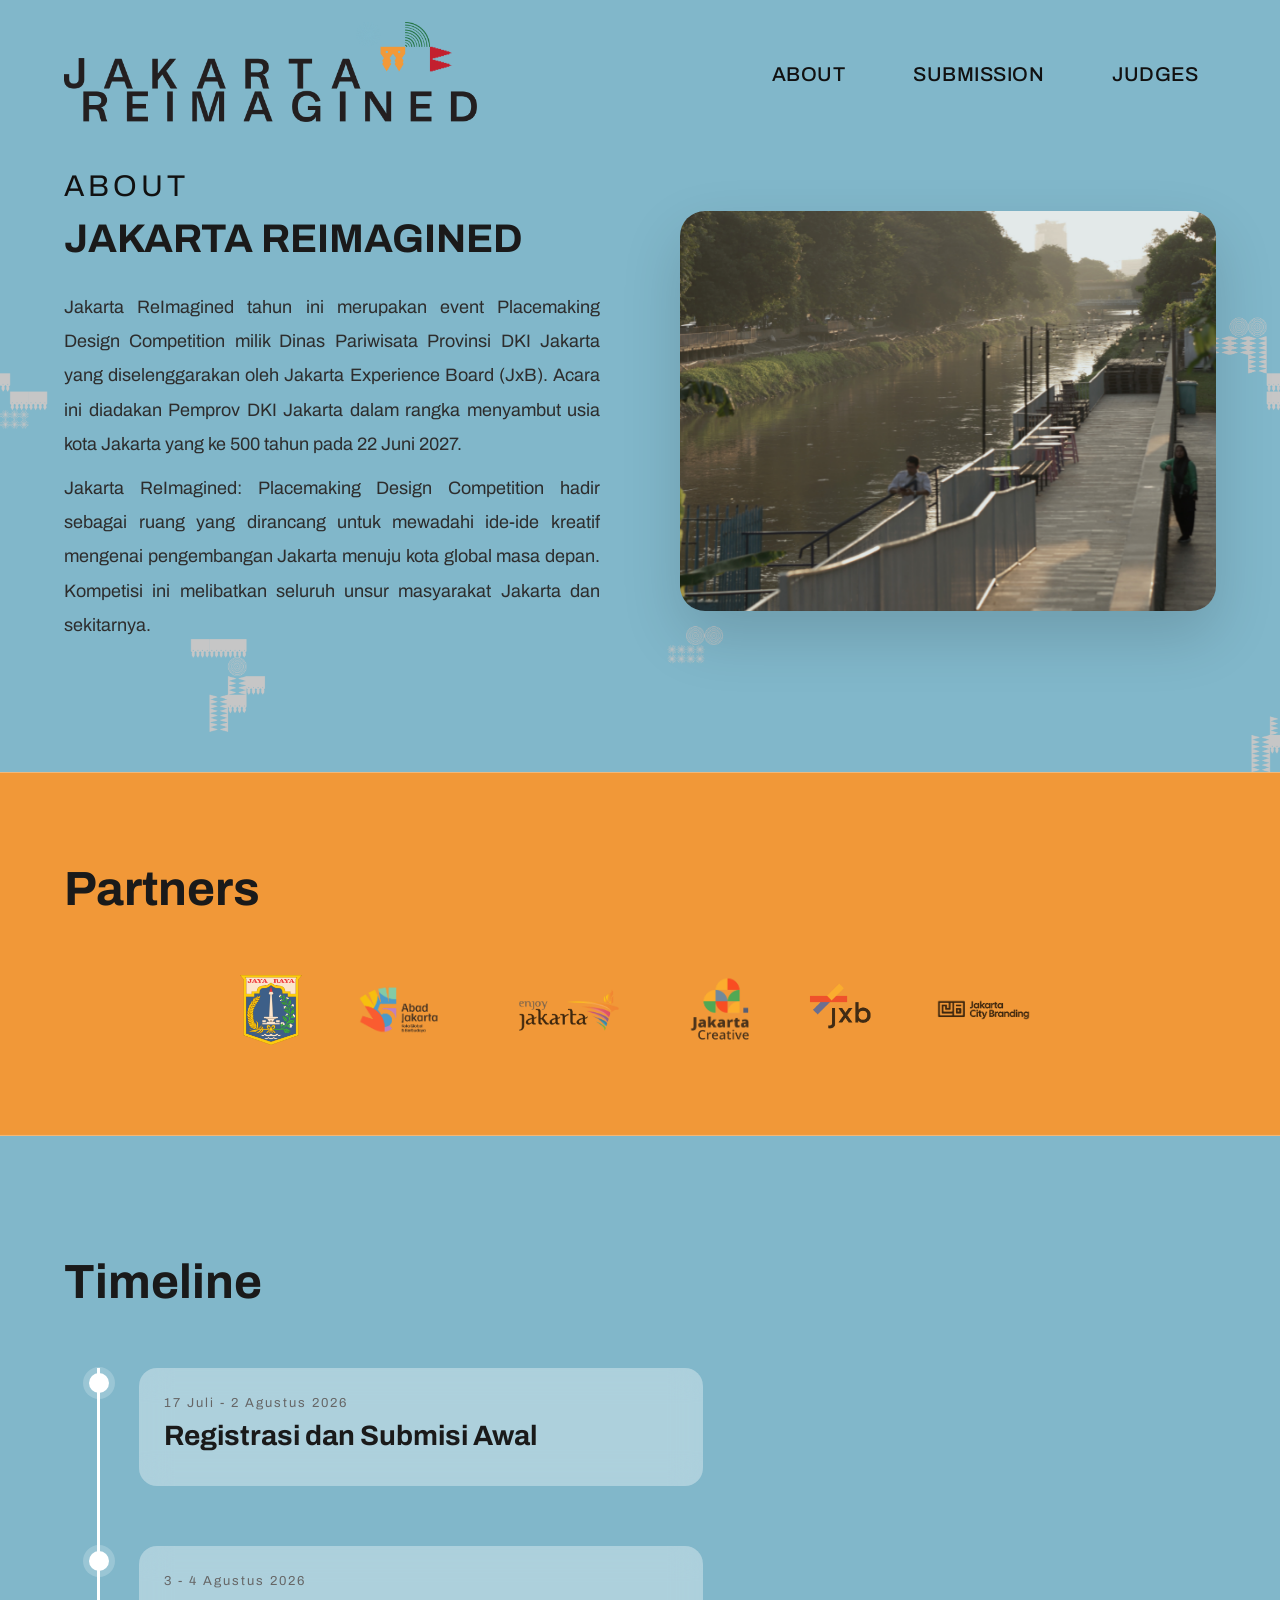
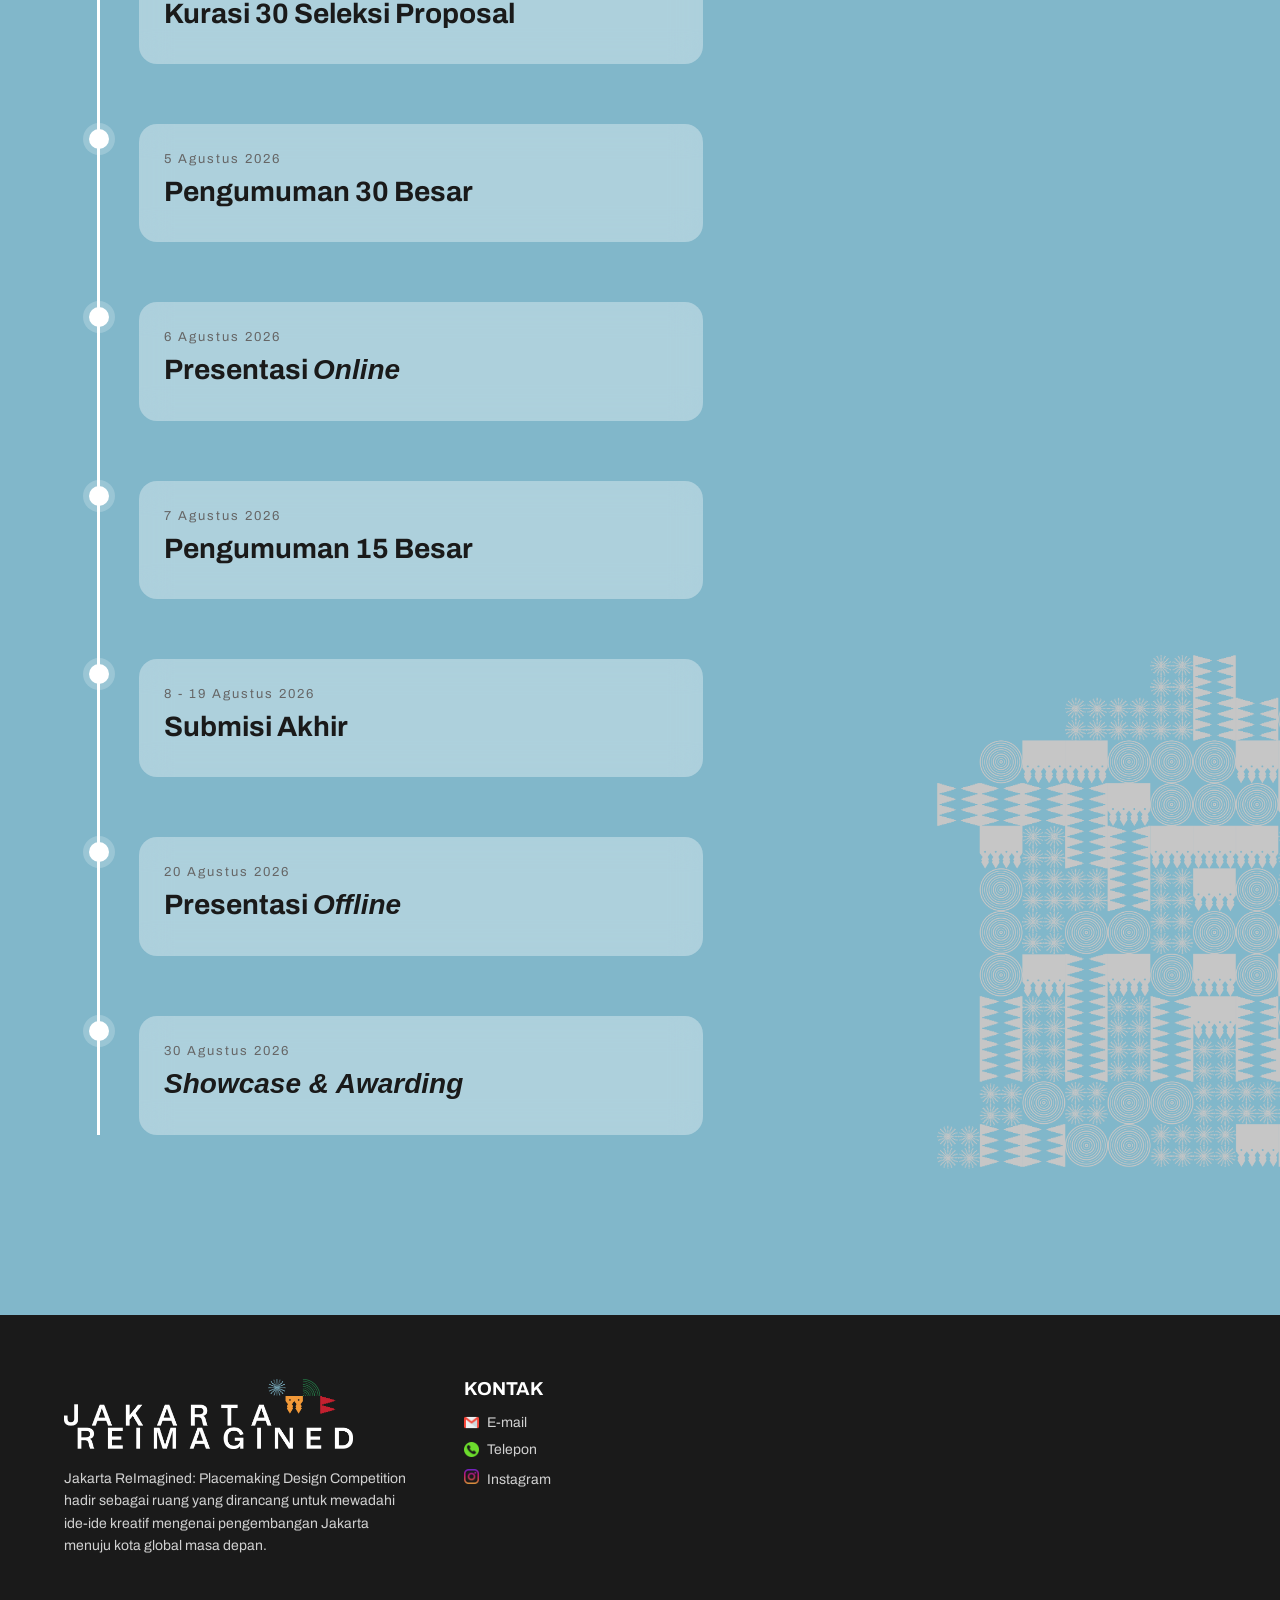
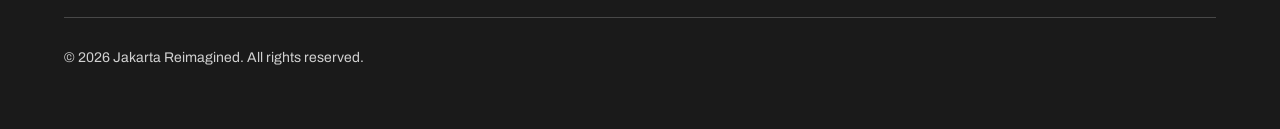
==== commit eabd21f1: "update minor link" ====
--- a/about.html
+++ b/about.html
@@ -134,7 +134,7 @@
                     <div class="dot"></div>
                     <div class="content">
                         <span>3 - 4  Agustus 2026</span>
-                        <h3>Kurasi 30 Besar</h3>
+                        <h3>Kurasi 30 Seleksi Proposal</h3>
                         <!-- <p>
                             Pengumuman tiga puluh besar.
                         </p> -->
@@ -156,7 +156,7 @@
                     <div class="dot"></div>
                     <div class="content">
                         <span>6 Agustus 2026</span>
-                        <h3>Presentasi <i>Online</i> dan Kurasi 15 Finalis</h3>
+                        <h3>Presentasi <i>Online</i></h3>
                         <!-- <p>
                             Presentasi proposal secara daring.
                         </p> -->
@@ -167,7 +167,7 @@
                     <div class="dot"></div>
                     <div class="content">
                         <span>7 Agustus 2026</span>
-                        <h3>Pengumuman 15 Finalis</h3>
+                        <h3>Pengumuman 15 Besar</h3>
                         <!-- <p>
                             Pengumuman lima belas finalis.
                         </p> -->
@@ -190,7 +190,7 @@
                     <div class="dot"></div>
                     <div class="content">
                         <span>20 Agustus 2026</span>
-                        <h3>Presentasi Final</h3>
+                        <h3>Presentasi <i>Offline</i></h3>
                         <!-- <p>
                             Presentasi akhir di hadapan dewan juri.
                         </p> -->
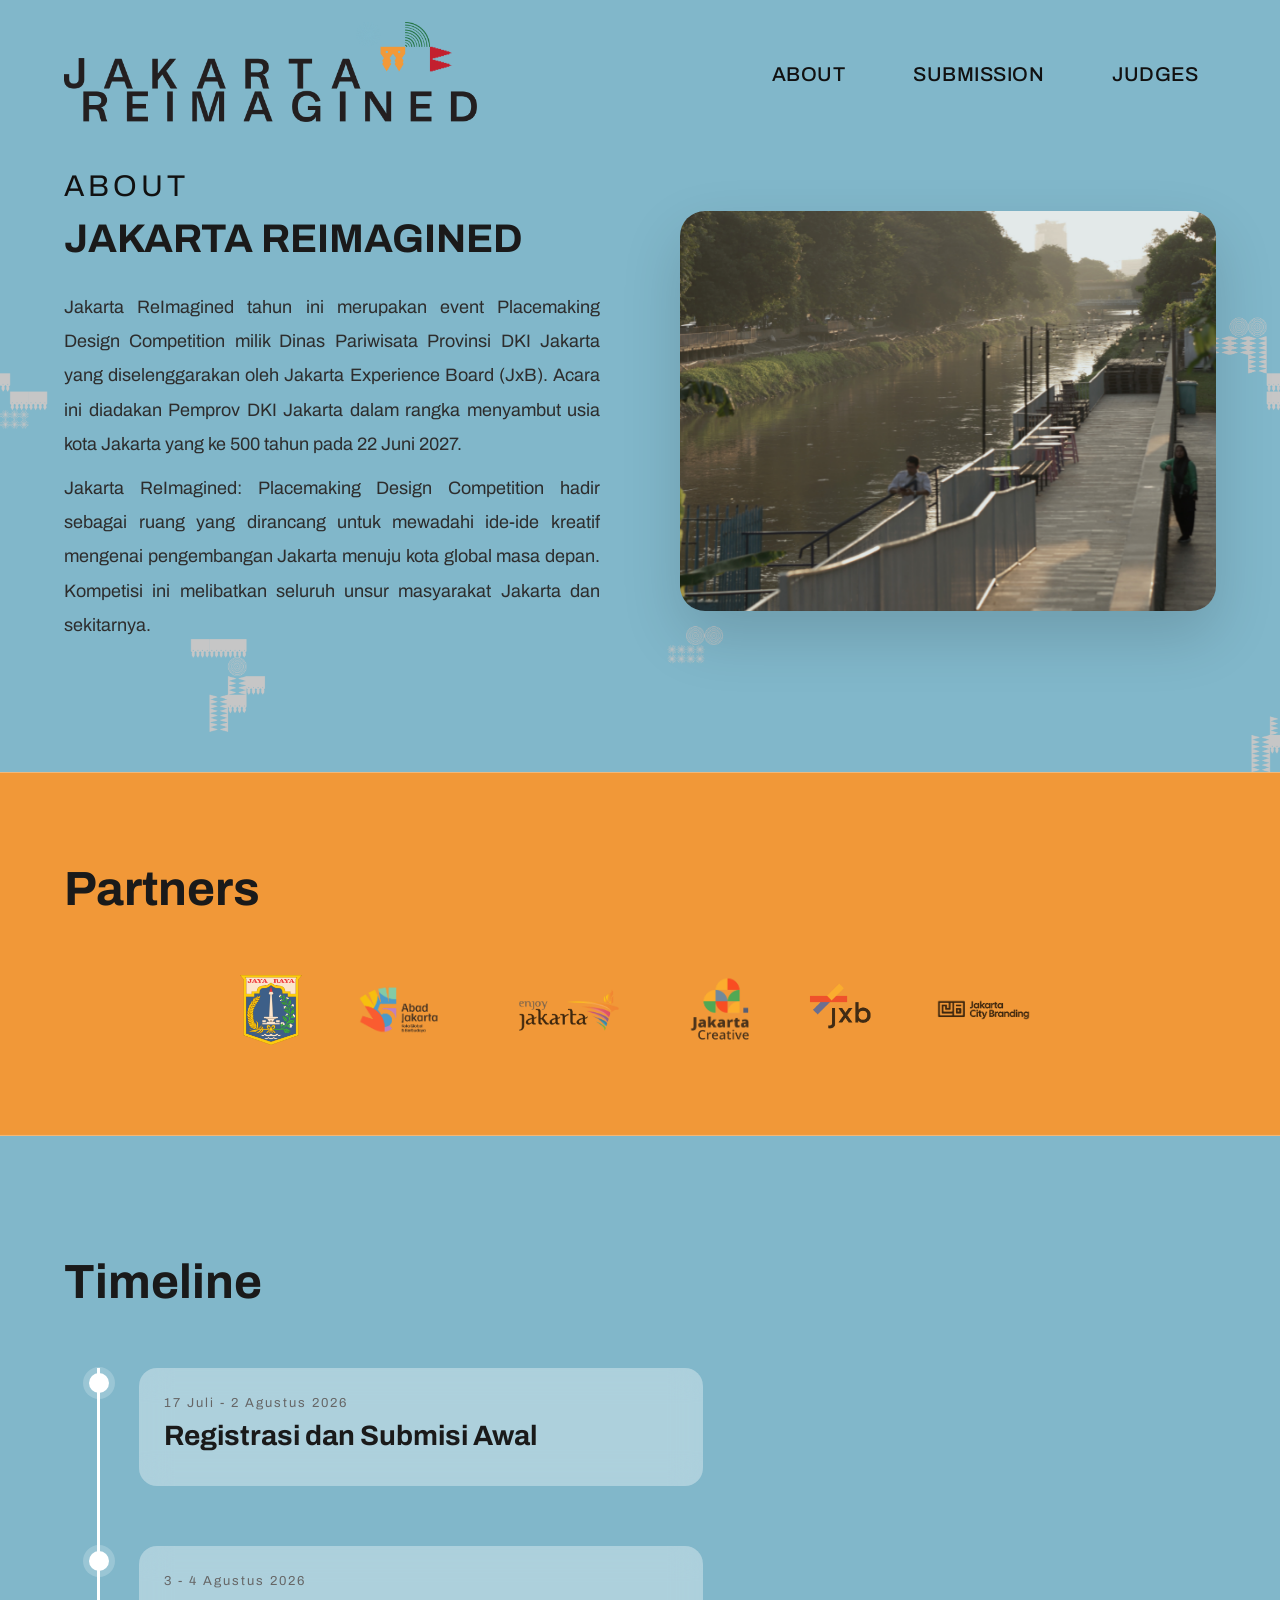
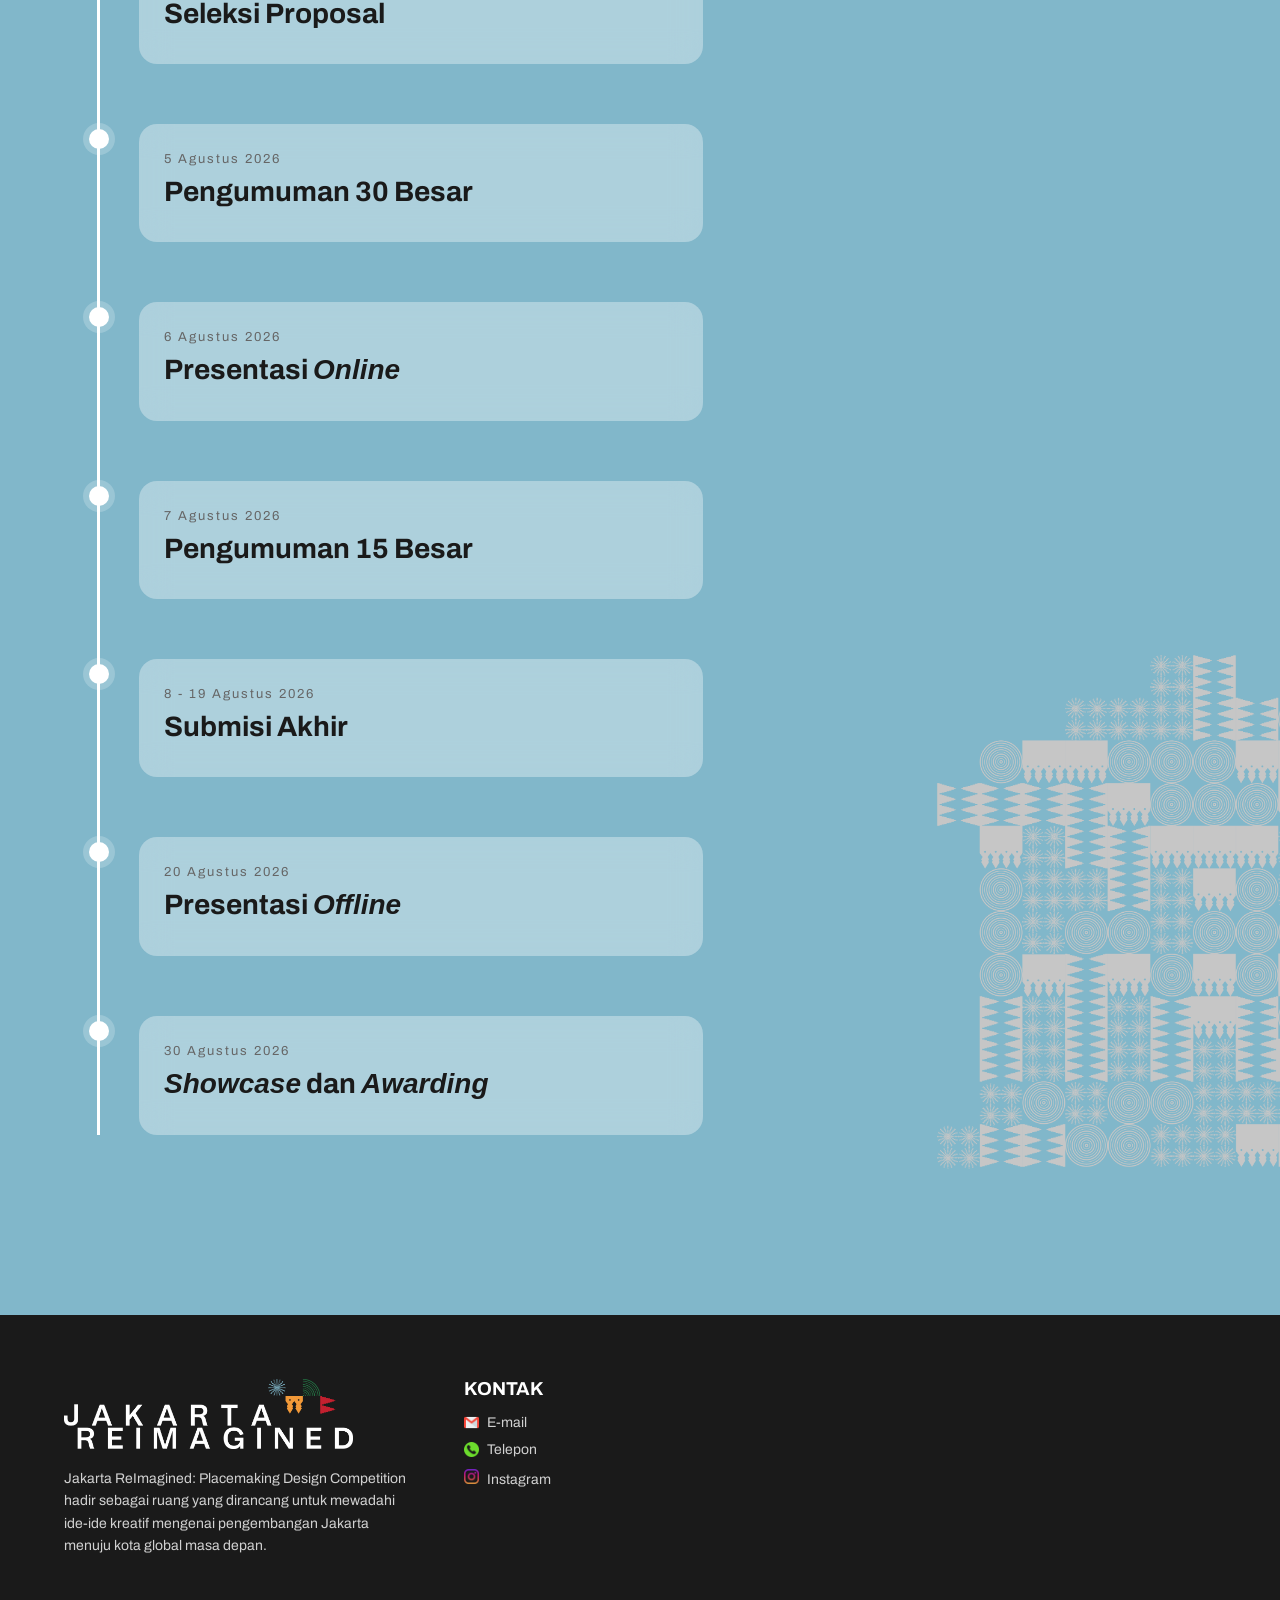
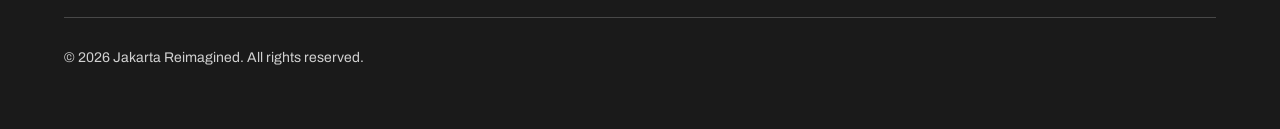
==== commit d3b6780d: "minor timeline" ====
--- a/about.html
+++ b/about.html
@@ -134,7 +134,7 @@
                     <div class="dot"></div>
                     <div class="content">
                         <span>3 - 4  Agustus 2026</span>
-                        <h3>Kurasi 30 Seleksi Proposal</h3>
+                        <h3>Seleksi Proposal</h3>
                         <!-- <p>
                             Pengumuman tiga puluh besar.
                         </p> -->
@@ -201,7 +201,7 @@
                     <div class="dot"></div>
                     <div class="content">
                         <span>30 Agustus 2026</span>
-                        <h3><i>Showcase & Awarding</i></h3>
+                        <h3><i>Showcase</i> dan <i>Awarding</i></h3>
                         <!-- <p>
                             Presentasi akhir di hadapan dewan juri.
                         </p> -->
